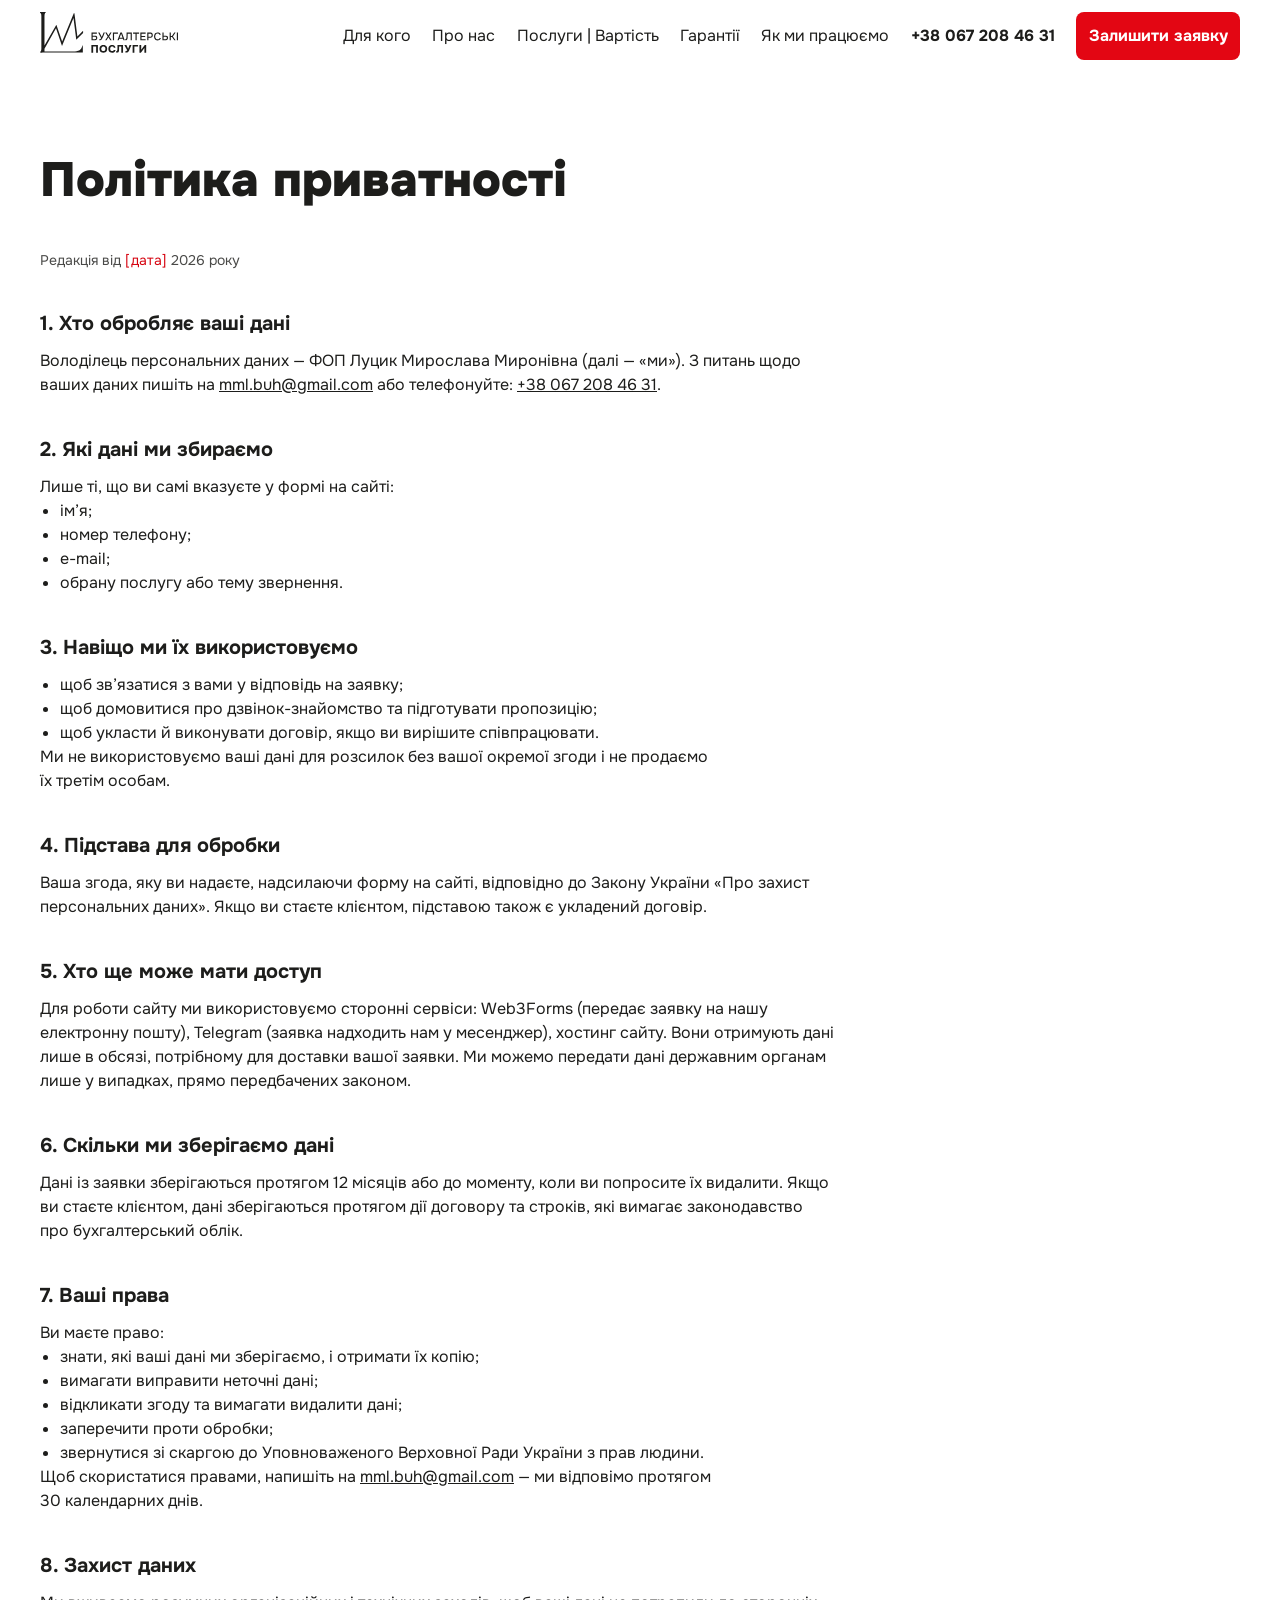
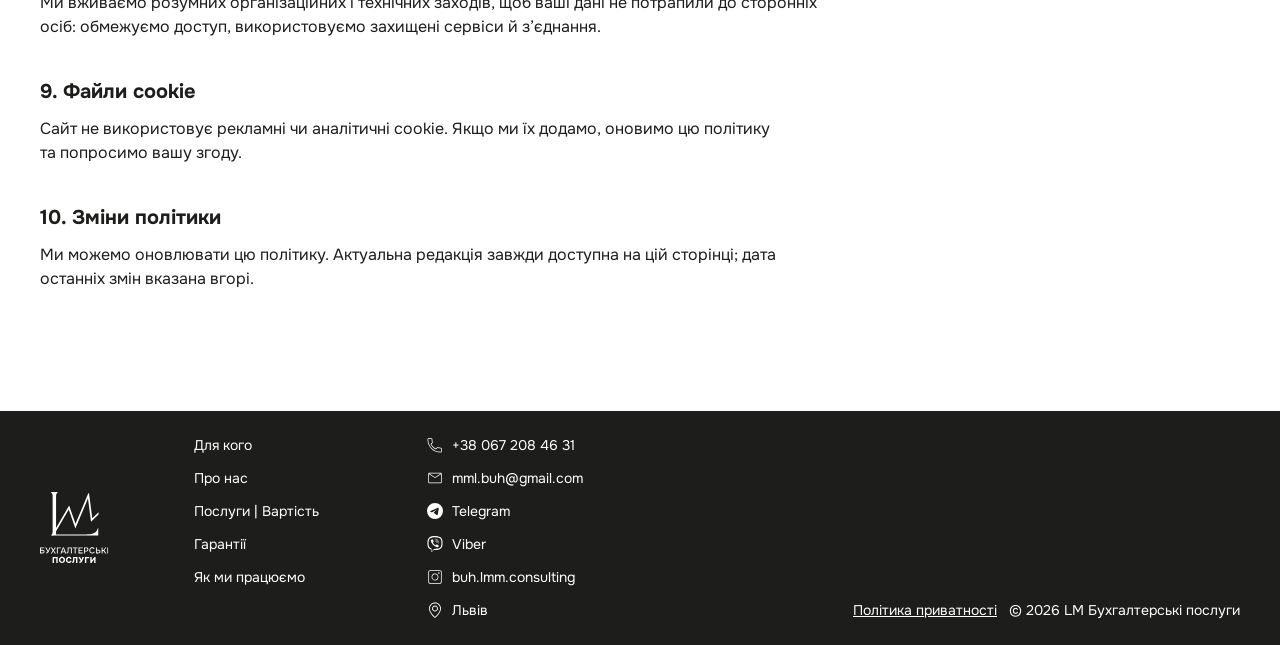
==== privacy.html @ feee2ae7 "«Обрати» на сенсорних пристроях: фокус на заголовок форми замість поля, підсвітка й оголошення обран" ====
<!DOCTYPE html>
<html lang="uk">
<head>
  <meta charset="utf-8">
  <meta name="viewport" content="width=device-width, initial-scale=1">

  <title>Політика приватності | LM Бухгалтерські послуги</title>
  <meta name="description" content="Як LM Бухгалтерські послуги обробляє та захищає дані, які ви залишаєте у формі на сайті.">
  <!-- Службова сторінка: не показуємо в пошуку, щоб не конкурувала з головною -->
  <meta name="robots" content="noindex">
  <meta name="theme-color" content="#E30613">

  <script>
    document.documentElement.classList.add('js');
    // Запобіжник: якщо js/main.js так і не завантажився, за 3 с знімаємо клас .js —
    // усе, що було сховане для анімацій і акордеона, знову стає видимим
    setTimeout(function () {
      if (!window.lmReady) document.documentElement.classList.remove('js');
    }, 3000);
  </script>

  <link rel="preload" href="fonts/Onest-Variable.woff2" as="font" type="font/woff2" crossorigin>

  <link rel="stylesheet" href="css/tokens.css?v=2026-11-02-3">
  <link rel="stylesheet" href="css/styles.css?v=2026-11-02-3">

  <link rel="icon" href="images/favicon/favicon.ico" sizes="16x16 32x32 48x48">
  <link rel="icon" href="images/favicon/favicon-red.svg" type="image/svg+xml">
  <link rel="icon" href="images/favicon/favicon-red-32.png" type="image/png" sizes="32x32">
  <link rel="apple-touch-icon" href="images/favicon/favicon-red-180.png" sizes="180x180">

  <meta property="og:type" content="website">
  <meta property="og:locale" content="uk_UA">
  <meta property="og:site_name" content="LM Бухгалтерські послуги">
  <meta property="og:title" content="Політика приватності | LM Бухгалтерські послуги">
  <!-- TODO: адреса сайту — заглушка, див. список на початку index.html -->
  <meta property="og:image" content="https://ADRESA-SAYTU.example/images/og-image.jpg">
</head>
<body>
  <a class="skip-link" href="#main">Перейти до&nbsp;основного вмісту</a>

  <!-- Header: той самий, що на головній; пункти меню ведуть на головну -->
  <header class="site-header">
    <div class="container site-header__inner">
      <a class="site-header__logo" href="index.html">
        <img src="images/logo-horizontal-black.svg" alt="LM Бухгалтерські послуги — на початок сторінки" width="138" height="42">
      </a>

      <nav class="site-nav" id="site-nav" aria-label="Головна навігація">
        <ul class="site-nav__list">
          <li><a class="site-nav__link" href="index.html#for-whom">Для&nbsp;кого</a></li>
          <li><a class="site-nav__link" href="index.html#about">Про&nbsp;нас</a></li>
          <li><a class="site-nav__link" href="index.html#services">Послуги | Вартість</a></li>
          <li><a class="site-nav__link" href="index.html#guarantees">Гарантії</a></li>
          <li><a class="site-nav__link" href="index.html#how">Як&nbsp;ми&nbsp;працюємо</a></li>
        </ul>
      </nav>

      <div class="site-header__actions">
        <a class="site-header__phone" href="tel:+380672084631">+38 067 208 46 31</a>
        <a class="btn site-header__cta" href="index.html#contact">Залишити заявку</a>
        <button class="burger" type="button" aria-expanded="false" aria-controls="mobile-menu" aria-haspopup="dialog" aria-label="Відкрити меню">
          <img class="burger__icon" src="images/icons/icon-burger.svg" alt="" width="44" height="40">
        </button>
      </div>
    </div>
  </header>

  <!-- Мобільне меню: повноекранний діалог. Поки відкрите, сторінка під ним
       не прокручується, а Tab ходить лише всередині (showModal) -->
  <dialog class="mobile-menu" id="mobile-menu" aria-label="Меню">
    <div class="container mobile-menu__header">
      <a class="mobile-menu__logo" href="index.html#top">
        <img src="images/logo-horizontal-white.svg" alt="LM Бухгалтерські послуги — на початок сторінки" width="138" height="42">
      </a>
      <button class="mobile-menu__close" type="button" aria-label="Закрити меню">
        <img src="images/icons/icon-close.svg" alt="" width="44" height="44">
      </button>
    </div>

    <nav class="mobile-menu__nav" aria-label="Меню">
      <ul class="mobile-menu__list">
        <li><a class="mobile-menu__link" href="index.html#for-whom" autofocus>Для&nbsp;кого</a></li>
        <li><a class="mobile-menu__link" href="index.html#about">Про&nbsp;нас</a></li>
        <li><a class="mobile-menu__link" href="index.html#services">Послуги | Вартість</a></li>
        <li><a class="mobile-menu__link" href="index.html#guarantees">Гарантії</a></li>
        <li><a class="mobile-menu__link" href="index.html#how">Як&nbsp;ми&nbsp;працюємо</a></li>
      </ul>
    </nav>

    <ul class="mobile-menu__contacts">
      <li>
        <a class="mobile-menu__contact" href="tel:+380672084631">
          <svg class="mobile-menu__icon" width="18" height="18" aria-hidden="true" focusable="false" viewBox="0 0 18 18" fill="none"><path d="M14.625 16.5C14.9234 16.5 15.2095 16.3815 15.4205 16.1705C15.6315 15.9595 15.75 15.6734 15.75 15.375V12.75C15.75 12.4516 15.6315 12.1655 15.4205 11.9545C15.2095 11.7435 14.9234 11.625 14.625 11.625C13.7475 11.625 12.885 11.49 12.06 11.2125C11.8628 11.1502 11.6522 11.1432 11.4513 11.1921C11.2503 11.241 11.0666 11.3441 10.92 11.49L9.84 12.57C7.97418 11.5518 6.44069 10.0183 5.4225 8.1525L6.495 7.08C6.8025 6.7875 6.915 6.3525 6.78 5.9325C6.51 5.115 6.375 4.2525 6.375 3.375C6.375 3.07663 6.25647 2.79048 6.0455 2.5795C5.83452 2.36853 5.54837 2.25 5.25 2.25H2.625C2.32663 2.25 2.04048 2.36853 1.8295 2.5795C1.61853 2.79048 1.5 3.07663 1.5 3.375C1.5 10.6125 7.3875 16.5 14.625 16.5ZM2.625 3H5.25C5.34946 3 5.44484 3.03951 5.51517 3.10984C5.58549 3.18016 5.625 3.27554 5.625 3.375C5.625 4.335 5.775 5.2725 6.0675 6.165C6.105 6.27 6.0975 6.42 5.9775 6.54L4.5 8.01C5.7375 10.4325 7.5525 12.2475 9.9825 13.5L11.445 12.0225C11.55 11.9175 11.6925 11.8875 11.8275 11.925C12.7275 12.225 13.665 12.375 14.625 12.375C14.7245 12.375 14.8198 12.4145 14.8902 12.4848C14.9605 12.5552 15 12.6505 15 12.75V15.375C15 15.4745 14.9605 15.5698 14.8902 15.6402C14.8198 15.7105 14.7245 15.75 14.625 15.75C7.8 15.75 2.25 10.2 2.25 3.375C2.25 3.27554 2.28951 3.18016 2.35984 3.10984C2.43016 3.03951 2.52554 3 2.625 3Z" fill="currentColor"/></svg>
          <span><span class="visually-hidden">Телефон: </span>+38&nbsp;067&nbsp;208&nbsp;46&nbsp;31</span>
        </a>
      </li>
      <li>
        <a class="mobile-menu__contact" href="mailto:mml.buh@gmail.com">
          <svg class="mobile-menu__icon" width="18" height="18" aria-hidden="true" focusable="false" viewBox="0 0 18 18" fill="none"><path d="M3.462 14.25C3.1165 14.25 2.82825 14.1345 2.59725 13.9035C2.36625 13.6725 2.2505 13.384 2.25 13.038V4.962C2.25 4.6165 2.36575 4.32825 2.59725 4.09725C2.82875 3.86625 3.11675 3.7505 3.46125 3.75H14.5387C14.8837 3.75 15.1718 3.86575 15.4028 4.09725C15.6338 4.32875 15.7495 4.617 15.75 4.962V13.0388C15.75 13.3838 15.6343 13.672 15.4028 13.9035C15.1713 14.135 14.8833 14.2505 14.5387 14.25H3.462ZM9 9.087L3 5.16375V13.0388C3 13.1733 3.04325 13.2838 3.12975 13.3703C3.21625 13.4568 3.327 13.5 3.462 13.5H14.5387C14.6733 13.5 14.7837 13.4568 14.8702 13.3703C14.9567 13.2838 15 13.173 15 13.038V5.163L9 9.087ZM9 8.25L14.769 4.5H3.231L9 8.25ZM3 5.16375V4.5V13.0388C3 13.1733 3.04325 13.2838 3.12975 13.3703C3.21625 13.4568 3.327 13.5 3.462 13.5H3V5.16375Z" fill="currentColor"/></svg>
          <span><span class="visually-hidden">E-mail: </span>mml.buh@gmail.com</span>
        </a>
      </li>
      <li>
        <a class="mobile-menu__contact" href="https://t.me/+380672084631" aria-label="Написати в Telegram">
          <svg class="mobile-menu__icon" width="18" height="18" aria-hidden="true" focusable="false" viewBox="-1.5 -1.5 27.0 27.0"><path d="M11.944 0A12 12 0 0 0 0 12a12 12 0 0 0 12 12 12 12 0 0 0 12-12A12 12 0 0 0 12 0a12 12 0 0 0-.056 0zm4.962 7.224c.1-.002.321.023.465.14a.506.506 0 0 1 .171.325c.016.093.036.306.02.472-.18 1.898-.962 6.502-1.36 8.627-.168.9-.499 1.201-.82 1.23-.696.065-1.225-.46-1.9-.902-1.056-.693-1.653-1.124-2.678-1.8-1.185-.78-.417-1.21.258-1.91.177-.184 3.247-2.977 3.307-3.23.007-.032.014-.15-.056-.212s-.174-.041-.249-.024c-.106.024-1.793 1.14-5.061 3.345-.48.33-.913.49-1.302.48-.428-.008-1.252-.241-1.865-.44-.752-.245-1.349-.374-1.297-.789.027-.216.325-.437.893-.663 3.498-1.524 5.83-2.529 6.998-3.014 3.332-1.386 4.025-1.627 4.476-1.635z" fill="currentColor"/></svg>
          <span>Telegram</span>
        </a>
      </li>
      <li>
        <a class="mobile-menu__contact" href="viber://chat?number=%2B380672084631" aria-label="Написати у Viber">
          <svg class="mobile-menu__icon" width="18" height="18" aria-hidden="true" focusable="false" viewBox="-1.5 -1.5 27.0 27.0"><path d="M11.4 0C9.473.028 5.333.344 3.02 2.467 1.302 4.187.696 6.7.633 9.817.57 12.933.488 18.776 6.12 20.36h.003l-.004 2.416s-.037.977.61 1.177c.777.242 1.234-.5 1.98-1.302.407-.44.972-1.084 1.397-1.58 3.85.326 6.812-.416 7.15-.525.776-.252 5.176-.816 5.892-6.657.74-6.02-.36-9.83-2.34-11.546-.596-.55-3.006-2.3-8.375-2.323 0 0-.395-.025-1.037-.017zm.058 1.693c.545-.004.88.017.88.017 4.542.02 6.717 1.388 7.222 1.846 1.675 1.435 2.53 4.868 1.906 9.897v.002c-.604 4.878-4.174 5.184-4.832 5.395-.28.09-2.882.737-6.153.524 0 0-2.436 2.94-3.197 3.704-.12.12-.26.167-.352.144-.13-.033-.166-.188-.165-.414l.02-4.018c-4.762-1.32-4.485-6.292-4.43-8.895.054-2.604.543-4.738 1.996-6.173 1.96-1.773 5.474-2.018 7.11-2.03zm.38 2.602c-.167 0-.303.135-.304.302 0 .167.133.303.3.305 1.624.01 2.946.537 4.028 1.592 1.073 1.046 1.62 2.468 1.633 4.334.002.167.14.3.307.3.166-.002.3-.138.3-.304-.014-1.984-.618-3.596-1.816-4.764-1.19-1.16-2.692-1.753-4.447-1.765zm-3.96.695c-.19-.032-.4.005-.616.117l-.01.002c-.43.247-.816.562-1.146.932-.002.004-.006.004-.008.008-.267.323-.42.638-.46.948-.008.046-.01.093-.007.14 0 .136.022.27.065.4l.013.01c.135.48.473 1.276 1.205 2.604.42.768.903 1.5 1.446 2.186.27.344.56.673.87.984l.132.132c.31.308.64.6.984.87.686.543 1.418 1.027 2.186 1.447 1.328.733 2.126 1.07 2.604 1.206l.01.014c.13.042.265.064.402.063.046.002.092 0 .138-.008.31-.036.627-.19.948-.46.004 0 .003-.002.008-.005.37-.33.683-.72.93-1.148l.003-.01c.225-.432.15-.842-.18-1.12-.004 0-.698-.58-1.037-.83-.36-.255-.73-.492-1.113-.71-.51-.285-1.032-.106-1.248.174l-.447.564c-.23.283-.657.246-.657.246-3.12-.796-3.955-3.955-3.955-3.955s-.037-.426.248-.656l.563-.448c.277-.215.456-.737.17-1.248-.217-.383-.454-.756-.71-1.115-.25-.34-.826-1.033-.83-1.035-.137-.165-.31-.265-.502-.297zm4.49.88c-.158.002-.29.124-.3.282-.01.167.115.312.282.324 1.16.085 2.017.466 2.645 1.15.63.688.93 1.524.906 2.57-.002.168.13.306.3.31.166.003.305-.13.31-.297.025-1.175-.334-2.193-1.067-2.994-.74-.81-1.777-1.253-3.05-1.346h-.024zm.463 1.63c-.16.002-.29.127-.3.287-.008.167.12.31.288.32.523.028.875.175 1.113.422.24.245.388.62.416 1.164.01.167.15.295.318.287.167-.008.295-.15.287-.317-.03-.644-.215-1.178-.58-1.557-.367-.378-.893-.574-1.52-.607h-.018z" fill="currentColor"/></svg>
          <span>Viber</span>
        </a>
      </li>
    </ul>

    <a class="mobile-menu__cta" href="index.html#contact">Залишити заявку</a>
  </dialog>

  <main id="main">
    <div class="container">
      <article class="legal">
        <h1 class="legal__title">Політика приватності</h1>

        <!-- TODO: дату редакції поставити при запуску сайту -->
        <p class="legal__date">Редакція від&nbsp;<span class="legal__todo">[дата]</span> 2026&nbsp;року</p>

        <section class="legal__section" aria-labelledby="legal-1">
          <h2 class="legal__heading" id="legal-1">1. Хто обробляє ваші дані</h2>
          <p>Володілець персональних даних&nbsp;— ФОП Луцик Мирослава Миронівна (далі&nbsp;— «ми»). З&nbsp;питань щодо ваших даних пишіть на&nbsp;<a href="mailto:mml.buh@gmail.com">mml.buh@gmail.com</a> або телефонуйте: <a href="tel:+380672084631">+38&nbsp;067&nbsp;208&nbsp;46&nbsp;31</a>.</p>
        </section>

        <section class="legal__section" aria-labelledby="legal-2">
          <h2 class="legal__heading" id="legal-2">2. Які дані ми&nbsp;збираємо</h2>
          <p>Лише ті, що&nbsp;ви&nbsp;самі вказуєте у&nbsp;формі на&nbsp;сайті:</p>
          <ul class="legal__list">
            <li>ім’я;</li>
            <li>номер телефону;</li>
            <li>e-mail;</li>
            <li>обрану послугу або тему звернення.</li>
          </ul>
        </section>

        <section class="legal__section" aria-labelledby="legal-3">
          <h2 class="legal__heading" id="legal-3">3. Навіщо ми&nbsp;їх&nbsp;використовуємо</h2>
          <ul class="legal__list">
            <li>щоб зв’язатися з&nbsp;вами у&nbsp;відповідь на&nbsp;заявку;</li>
            <li>щоб домовитися про&nbsp;дзвінок-знайомство та&nbsp;підготувати пропозицію;</li>
            <li>щоб укласти й&nbsp;виконувати договір, якщо ви&nbsp;вирішите співпрацювати.</li>
          </ul>
          <p>Ми&nbsp;не&nbsp;використовуємо ваші дані для&nbsp;розсилок без&nbsp;вашої окремої згоди і&nbsp;не&nbsp;продаємо їх&nbsp;третім особам.</p>
        </section>

        <section class="legal__section" aria-labelledby="legal-4">
          <h2 class="legal__heading" id="legal-4">4. Підстава для&nbsp;обробки</h2>
          <p>Ваша згода, яку ви&nbsp;надаєте, надсилаючи форму на&nbsp;сайті, відповідно до&nbsp;Закону України «Про&nbsp;захист персональних даних». Якщо ви&nbsp;стаєте клієнтом, підставою також є&nbsp;укладений договір.</p>
        </section>

        <section class="legal__section" aria-labelledby="legal-5">
          <h2 class="legal__heading" id="legal-5">5. Хто ще&nbsp;може мати доступ</h2>
          <p>Для&nbsp;роботи сайту ми&nbsp;використовуємо сторонні сервіси: Web3Forms (передає заявку на&nbsp;нашу електронну пошту), Telegram (заявка надходить нам у&nbsp;месенджер), хостинг сайту. Вони отримують дані лише в&nbsp;обсязі, потрібному для&nbsp;доставки вашої заявки. Ми&nbsp;можемо передати дані державним органам лише у&nbsp;випадках, прямо передбачених законом.</p>
        </section>

        <section class="legal__section" aria-labelledby="legal-6">
          <h2 class="legal__heading" id="legal-6">6. Скільки ми&nbsp;зберігаємо дані</h2>
          <p>Дані із&nbsp;заявки зберігаються протягом 12&nbsp;місяців або до&nbsp;моменту, коли ви&nbsp;попросите їх&nbsp;видалити. Якщо ви&nbsp;стаєте клієнтом, дані зберігаються протягом дії договору та&nbsp;строків, які вимагає законодавство про&nbsp;бухгалтерський облік.</p>
        </section>

        <section class="legal__section" aria-labelledby="legal-7">
          <h2 class="legal__heading" id="legal-7">7. Ваші права</h2>
          <p>Ви&nbsp;маєте право:</p>
          <ul class="legal__list">
            <li>знати, які ваші дані ми&nbsp;зберігаємо, і&nbsp;отримати їх&nbsp;копію;</li>
            <li>вимагати виправити неточні дані;</li>
            <li>відкликати згоду та&nbsp;вимагати видалити дані;</li>
            <li>заперечити проти обробки;</li>
            <li>звернутися зі&nbsp;скаргою до&nbsp;Уповноваженого Верховної Ради України з&nbsp;прав людини.</li>
          </ul>
          <p>Щоб скористатися правами, напишіть на&nbsp;<a href="mailto:mml.buh@gmail.com">mml.buh@gmail.com</a>&nbsp;— ми&nbsp;відповімо протягом 30&nbsp;календарних днів.</p>
        </section>

        <section class="legal__section" aria-labelledby="legal-8">
          <h2 class="legal__heading" id="legal-8">8. Захист даних</h2>
          <p>Ми&nbsp;вживаємо розумних організаційних і&nbsp;технічних заходів, щоб ваші дані не&nbsp;потрапили до&nbsp;сторонніх осіб: обмежуємо доступ, використовуємо захищені сервіси й&nbsp;з’єднання.</p>
        </section>

        <section class="legal__section" aria-labelledby="legal-9">
          <h2 class="legal__heading" id="legal-9">9. Файли cookie</h2>
          <p>Сайт не&nbsp;використовує рекламні чи&nbsp;аналітичні cookie. Якщо ми&nbsp;їх&nbsp;додамо, оновимо цю&nbsp;політику та&nbsp;попросимо вашу згоду.</p>
        </section>

        <section class="legal__section" aria-labelledby="legal-10">
          <h2 class="legal__heading" id="legal-10">10. Зміни політики</h2>
          <p>Ми&nbsp;можемо оновлювати цю&nbsp;політику. Актуальна редакція завжди доступна на&nbsp;цій сторінці; дата останніх змін вказана вгорі.</p>
        </section>
      </article>
    </div>
  </main>

  <!-- Footer -->
  <footer class="site-footer">
    <div class="container site-footer__inner">
      <div class="site-footer__main">
        <!-- Лого: на мобайлі горизонтальне, на десктопі вертикальне -->
        <a class="site-footer__logo" href="index.html" aria-label="LM Бухгалтерські послуги — на початок сторінки">
          <img class="site-footer__logo-h" src="images/logo-horizontal-white.svg" alt="" width="138" height="42" loading="lazy">
          <img class="site-footer__logo-v" src="images/logo-vertical-white.svg" alt="" width="69" height="71" loading="lazy">
        </a>

        <nav class="site-footer__nav" aria-label="Навігація в підвалі">
          <ul class="site-footer__list">
            <li><a class="site-footer__link site-footer__row" href="index.html#for-whom">Для&nbsp;кого</a></li>
            <li><a class="site-footer__link site-footer__row" href="index.html#about">Про&nbsp;нас</a></li>
            <li><a class="site-footer__link site-footer__row" href="index.html#services">Послуги | Вартість</a></li>
            <li><a class="site-footer__link site-footer__row" href="index.html#guarantees">Гарантії</a></li>
            <li><a class="site-footer__link site-footer__row" href="index.html#how">Як&nbsp;ми&nbsp;працюємо</a></li>
          </ul>
        </nav>

        <ul class="site-footer__contacts">
          <li>
            <a class="site-footer__link site-footer__row" href="tel:+380672084631">
              <svg class="site-footer__icon" width="18" height="18" aria-hidden="true" focusable="false" viewBox="0 0 18 18" fill="none"><path d="M14.625 16.5C14.9234 16.5 15.2095 16.3815 15.4205 16.1705C15.6315 15.9595 15.75 15.6734 15.75 15.375V12.75C15.75 12.4516 15.6315 12.1655 15.4205 11.9545C15.2095 11.7435 14.9234 11.625 14.625 11.625C13.7475 11.625 12.885 11.49 12.06 11.2125C11.8628 11.1502 11.6522 11.1432 11.4513 11.1921C11.2503 11.241 11.0666 11.3441 10.92 11.49L9.84 12.57C7.97418 11.5518 6.44069 10.0183 5.4225 8.1525L6.495 7.08C6.8025 6.7875 6.915 6.3525 6.78 5.9325C6.51 5.115 6.375 4.2525 6.375 3.375C6.375 3.07663 6.25647 2.79048 6.0455 2.5795C5.83452 2.36853 5.54837 2.25 5.25 2.25H2.625C2.32663 2.25 2.04048 2.36853 1.8295 2.5795C1.61853 2.79048 1.5 3.07663 1.5 3.375C1.5 10.6125 7.3875 16.5 14.625 16.5ZM2.625 3H5.25C5.34946 3 5.44484 3.03951 5.51517 3.10984C5.58549 3.18016 5.625 3.27554 5.625 3.375C5.625 4.335 5.775 5.2725 6.0675 6.165C6.105 6.27 6.0975 6.42 5.9775 6.54L4.5 8.01C5.7375 10.4325 7.5525 12.2475 9.9825 13.5L11.445 12.0225C11.55 11.9175 11.6925 11.8875 11.8275 11.925C12.7275 12.225 13.665 12.375 14.625 12.375C14.7245 12.375 14.8198 12.4145 14.8902 12.4848C14.9605 12.5552 15 12.6505 15 12.75V15.375C15 15.4745 14.9605 15.5698 14.8902 15.6402C14.8198 15.7105 14.7245 15.75 14.625 15.75C7.8 15.75 2.25 10.2 2.25 3.375C2.25 3.27554 2.28951 3.18016 2.35984 3.10984C2.43016 3.03951 2.52554 3 2.625 3Z" fill="currentColor"/></svg>
              <span><span class="visually-hidden">Телефон: </span>+38&nbsp;067&nbsp;208&nbsp;46&nbsp;31</span>
            </a>
          </li>
          <li>
            <a class="site-footer__link site-footer__row" href="mailto:mml.buh@gmail.com">
              <svg class="site-footer__icon" width="18" height="18" aria-hidden="true" focusable="false" viewBox="0 0 18 18" fill="none"><path d="M3.462 14.25C3.1165 14.25 2.82825 14.1345 2.59725 13.9035C2.36625 13.6725 2.2505 13.384 2.25 13.038V4.962C2.25 4.6165 2.36575 4.32825 2.59725 4.09725C2.82875 3.86625 3.11675 3.7505 3.46125 3.75H14.5387C14.8837 3.75 15.1718 3.86575 15.4028 4.09725C15.6338 4.32875 15.7495 4.617 15.75 4.962V13.0388C15.75 13.3838 15.6343 13.672 15.4028 13.9035C15.1713 14.135 14.8833 14.2505 14.5387 14.25H3.462ZM9 9.087L3 5.16375V13.0388C3 13.1733 3.04325 13.2838 3.12975 13.3703C3.21625 13.4568 3.327 13.5 3.462 13.5H14.5387C14.6733 13.5 14.7837 13.4568 14.8702 13.3703C14.9567 13.2838 15 13.173 15 13.038V5.163L9 9.087ZM9 8.25L14.769 4.5H3.231L9 8.25ZM3 5.16375V4.5V13.0388C3 13.1733 3.04325 13.2838 3.12975 13.3703C3.21625 13.4568 3.327 13.5 3.462 13.5H3V5.16375Z" fill="currentColor"/></svg>
              <span><span class="visually-hidden">E-mail: </span>mml.buh@gmail.com</span>
            </a>
          </li>
          <li>
            <a class="site-footer__link site-footer__row" href="https://t.me/+380672084631" aria-label="Написати в Telegram">
              <svg class="site-footer__icon" width="18" height="18" aria-hidden="true" focusable="false" viewBox="-1.5 -1.5 27.0 27.0"><path d="M11.944 0A12 12 0 0 0 0 12a12 12 0 0 0 12 12 12 12 0 0 0 12-12A12 12 0 0 0 12 0a12 12 0 0 0-.056 0zm4.962 7.224c.1-.002.321.023.465.14a.506.506 0 0 1 .171.325c.016.093.036.306.02.472-.18 1.898-.962 6.502-1.36 8.627-.168.9-.499 1.201-.82 1.23-.696.065-1.225-.46-1.9-.902-1.056-.693-1.653-1.124-2.678-1.8-1.185-.78-.417-1.21.258-1.91.177-.184 3.247-2.977 3.307-3.23.007-.032.014-.15-.056-.212s-.174-.041-.249-.024c-.106.024-1.793 1.14-5.061 3.345-.48.33-.913.49-1.302.48-.428-.008-1.252-.241-1.865-.44-.752-.245-1.349-.374-1.297-.789.027-.216.325-.437.893-.663 3.498-1.524 5.83-2.529 6.998-3.014 3.332-1.386 4.025-1.627 4.476-1.635z" fill="currentColor"/></svg>
              <span>Telegram</span>
            </a>
          </li>
          <li>
            <a class="site-footer__link site-footer__row" href="viber://chat?number=%2B380672084631" aria-label="Написати у Viber">
              <svg class="site-footer__icon" width="18" height="18" aria-hidden="true" focusable="false" viewBox="-1.5 -1.5 27.0 27.0"><path d="M11.4 0C9.473.028 5.333.344 3.02 2.467 1.302 4.187.696 6.7.633 9.817.57 12.933.488 18.776 6.12 20.36h.003l-.004 2.416s-.037.977.61 1.177c.777.242 1.234-.5 1.98-1.302.407-.44.972-1.084 1.397-1.58 3.85.326 6.812-.416 7.15-.525.776-.252 5.176-.816 5.892-6.657.74-6.02-.36-9.83-2.34-11.546-.596-.55-3.006-2.3-8.375-2.323 0 0-.395-.025-1.037-.017zm.058 1.693c.545-.004.88.017.88.017 4.542.02 6.717 1.388 7.222 1.846 1.675 1.435 2.53 4.868 1.906 9.897v.002c-.604 4.878-4.174 5.184-4.832 5.395-.28.09-2.882.737-6.153.524 0 0-2.436 2.94-3.197 3.704-.12.12-.26.167-.352.144-.13-.033-.166-.188-.165-.414l.02-4.018c-4.762-1.32-4.485-6.292-4.43-8.895.054-2.604.543-4.738 1.996-6.173 1.96-1.773 5.474-2.018 7.11-2.03zm.38 2.602c-.167 0-.303.135-.304.302 0 .167.133.303.3.305 1.624.01 2.946.537 4.028 1.592 1.073 1.046 1.62 2.468 1.633 4.334.002.167.14.3.307.3.166-.002.3-.138.3-.304-.014-1.984-.618-3.596-1.816-4.764-1.19-1.16-2.692-1.753-4.447-1.765zm-3.96.695c-.19-.032-.4.005-.616.117l-.01.002c-.43.247-.816.562-1.146.932-.002.004-.006.004-.008.008-.267.323-.42.638-.46.948-.008.046-.01.093-.007.14 0 .136.022.27.065.4l.013.01c.135.48.473 1.276 1.205 2.604.42.768.903 1.5 1.446 2.186.27.344.56.673.87.984l.132.132c.31.308.64.6.984.87.686.543 1.418 1.027 2.186 1.447 1.328.733 2.126 1.07 2.604 1.206l.01.014c.13.042.265.064.402.063.046.002.092 0 .138-.008.31-.036.627-.19.948-.46.004 0 .003-.002.008-.005.37-.33.683-.72.93-1.148l.003-.01c.225-.432.15-.842-.18-1.12-.004 0-.698-.58-1.037-.83-.36-.255-.73-.492-1.113-.71-.51-.285-1.032-.106-1.248.174l-.447.564c-.23.283-.657.246-.657.246-3.12-.796-3.955-3.955-3.955-3.955s-.037-.426.248-.656l.563-.448c.277-.215.456-.737.17-1.248-.217-.383-.454-.756-.71-1.115-.25-.34-.826-1.033-.83-1.035-.137-.165-.31-.265-.502-.297zm4.49.88c-.158.002-.29.124-.3.282-.01.167.115.312.282.324 1.16.085 2.017.466 2.645 1.15.63.688.93 1.524.906 2.57-.002.168.13.306.3.31.166.003.305-.13.31-.297.025-1.175-.334-2.193-1.067-2.994-.74-.81-1.777-1.253-3.05-1.346h-.024zm.463 1.63c-.16.002-.29.127-.3.287-.008.167.12.31.288.32.523.028.875.175 1.113.422.24.245.388.62.416 1.164.01.167.15.295.318.287.167-.008.295-.15.287-.317-.03-.644-.215-1.178-.58-1.557-.367-.378-.893-.574-1.52-.607h-.018z" fill="currentColor"/></svg>
              <span>Viber</span>
            </a>
          </li>
          <li>
            <a class="site-footer__link site-footer__row" href="https://www.instagram.com/buh.lmm.consulting/" target="_blank" rel="noopener">
              <svg class="site-footer__icon" width="18" height="18" aria-hidden="true" focusable="false" viewBox="0 0 18 18" fill="none"><path d="M13.8277 15.7027H4.17224C3.67496 15.7027 3.19805 15.5052 2.84642 15.1536C2.49479 14.8019 2.29724 14.325 2.29724 13.8277V4.17224C2.29724 3.67496 2.49479 3.19805 2.84642 2.84642C3.19805 2.49479 3.67496 2.29724 4.17224 2.29724H13.8277C14.325 2.29724 14.8019 2.49479 15.1536 2.84642C15.5052 3.19805 15.7027 3.67496 15.7027 4.17224V13.8277C15.7027 14.325 15.5052 14.8019 15.1536 15.1536C14.8019 15.5052 14.325 15.7027 13.8277 15.7027ZM4.17224 3.04724C3.87387 3.04724 3.58772 3.16577 3.37675 3.37675C3.16577 3.58772 3.04724 3.87387 3.04724 4.17224V13.8277C3.04724 14.1261 3.16577 14.4123 3.37675 14.6232C3.58772 14.8342 3.87387 14.9527 4.17224 14.9527H13.8277C14.1261 14.9527 14.4123 14.8342 14.6232 14.6232C14.8342 14.4123 14.9527 14.1261 14.9527 13.8277V4.17224C14.9527 3.87387 14.8342 3.58772 14.6232 3.37675C14.4123 3.16577 14.1261 3.04724 13.8277 3.04724H4.17224Z" fill="currentColor"/><path d="M9 12.4455C8.31852 12.4448 7.65256 12.242 7.08631 11.8629C6.52005 11.4837 6.07892 10.9452 5.81868 10.3153C5.55844 9.68551 5.49077 8.99267 5.62423 8.32439C5.75769 7.65611 6.08628 7.0424 6.56847 6.56083C7.05066 6.07927 7.6648 5.75148 8.33325 5.61889C9.00171 5.48631 9.69447 5.55488 10.324 5.81595C10.9534 6.07701 11.4914 6.51884 11.8698 7.08559C12.2482 7.65234 12.4501 8.31856 12.45 9.00004C12.4488 9.91426 12.0848 10.7906 11.4379 11.4366C10.7911 12.0827 9.91421 12.4455 9 12.4455ZM9 6.30004C8.46705 6.30078 7.94627 6.45945 7.50345 6.756C7.06063 7.05255 6.71563 7.47369 6.51202 7.96621C6.30841 8.45873 6.25533 9.00055 6.35949 9.52322C6.46364 10.0459 6.72036 10.526 7.09721 10.9028C7.47406 11.2797 7.95415 11.5364 8.47682 11.6405C8.99949 11.7447 9.5413 11.6916 10.0338 11.488C10.5263 11.2844 10.9475 10.9394 11.244 10.4966C11.5406 10.0538 11.6993 9.53299 11.7 9.00004C11.7 8.28395 11.4155 7.5972 10.9092 7.09085C10.4028 6.5845 9.71608 6.30004 9 6.30004Z" fill="currentColor"/><path d="M12.9 5.92866C13.3453 5.92866 13.7062 5.56769 13.7062 5.12241C13.7062 4.67713 13.3453 4.31616 12.9 4.31616C12.4547 4.31616 12.0938 4.67713 12.0938 5.12241C12.0938 5.56769 12.4547 5.92866 12.9 5.92866Z" fill="currentColor"/></svg>
              <span><span class="visually-hidden">Instagram: </span>buh.lmm.consulting<span class="visually-hidden"> (відкривається в&nbsp;новій вкладці)</span></span>
            </a>
          </li>
          <li>
            <span class="site-footer__row">
              <svg class="site-footer__icon" width="18" height="18" aria-hidden="true" focusable="false" viewBox="0 0 18 18" fill="none"><path fill-rule="evenodd" clip-rule="evenodd" d="M9.18525 15.7267C10.0478 14.944 10.8462 14.0933 11.5725 13.1827C13.1025 11.2605 14.0332 9.36525 14.0963 7.68C14.1212 6.9951 14.0078 6.31219 13.7629 5.67209C13.518 5.03198 13.1466 4.4478 12.6709 3.95444C12.1951 3.46109 11.6249 3.06868 10.9941 2.80065C10.3633 2.53263 9.68498 2.39449 8.99963 2.39449C8.31427 2.39449 7.63594 2.53263 7.00516 2.80065C6.37439 3.06868 5.8041 3.46109 5.32838 3.95444C4.85265 4.4478 4.48125 5.03198 4.23634 5.67209C3.99144 6.31219 3.87807 6.9951 3.903 7.68C3.96675 9.36525 4.89825 11.2605 6.4275 13.1827C7.15385 14.0933 7.95217 14.944 8.81475 15.7267C8.89775 15.8018 8.9595 15.8562 9 15.8903L9.18525 15.7267ZM8.4465 16.6005C8.4465 16.6005 3 12.0135 3 7.5C3 5.9087 3.63214 4.38258 4.75736 3.25736C5.88258 2.13214 7.4087 1.5 9 1.5C10.5913 1.5 12.1174 2.13214 13.2426 3.25736C14.3679 4.38258 15 5.9087 15 7.5C15 12.0135 9.5535 16.6005 9.5535 16.6005C9.2505 16.8795 8.75175 16.8765 8.4465 16.6005ZM9 9.6C9.55695 9.6 10.0911 9.37875 10.4849 8.98492C10.8788 8.5911 11.1 8.05695 11.1 7.5C11.1 6.94305 10.8788 6.4089 10.4849 6.01508C10.0911 5.62125 9.55695 5.4 9 5.4C8.44305 5.4 7.9089 5.62125 7.51508 6.01508C7.12125 6.4089 6.9 6.94305 6.9 7.5C6.9 8.05695 7.12125 8.5911 7.51508 8.98492C7.9089 9.37875 8.44305 9.6 9 9.6ZM9 10.5C8.20435 10.5 7.44129 10.1839 6.87868 9.62132C6.31607 9.05871 6 8.29565 6 7.5C6 6.70435 6.31607 5.94129 6.87868 5.37868C7.44129 4.81607 8.20435 4.5 9 4.5C9.79565 4.5 10.5587 4.81607 11.1213 5.37868C11.6839 5.94129 12 6.70435 12 7.5C12 8.29565 11.6839 9.05871 11.1213 9.62132C10.5587 10.1839 9.79565 10.5 9 10.5Z" fill="currentColor"/></svg>
              <span><span class="visually-hidden">Місто: </span>Львів</span>
            </span>
          </li>
        </ul>
      </div>

      <div class="site-footer__legal">
        <a class="site-footer__link site-footer__row" href="privacy.html" aria-current="page">Політика приватності</a>
        <p>© 2026 LM Бухгалтерські послуги</p>
      </div>
    </div>
  </footer>

  <script src="js/main.js?v=2026-11-02-3" defer></script>
</body>
</html>
---- css/tokens.css ----
/* ==========================================================
   LM Бухгалтерські послуги — design tokens
   Джерело: Figma → колекції змінних Primitives і Semantic,
   текстові стилі Desktop/* і Mobile/*.
   У компонентах використовуйте лише Semantic-змінні.
   ========================================================== */

@font-face {
  font-family: "Onest";
  src: url("../fonts/Onest-Variable.woff2") format("woff2");
  font-weight: 100 900;
  font-display: swap;
}

:root {
  /* ---------- Primitives: колір ---------- */
  --color-red-50:  #FDECEC;
  --color-red-500: #E30613;
  --color-red-600: #D60511;
  --color-red-700: #C70511;
  --color-neutral-900: #1D1D1B;
  --color-neutral-700: #4A4A48;
  --color-neutral-600: #6B6B6A;
  --color-neutral-500: #868686;
  --color-neutral-450: #8C8A86;
  --color-neutral-400: #9D9D9C;
  --color-neutral-200: #E6E3DE;
  --color-neutral-100: #F7F5F2;
  --color-neutral-0:   #FFFFFF;
  --color-white-a12:   rgb(255 255 255 / 0.12);

  /* ---------- Semantic: колір ---------- */
  --text-primary:       var(--color-neutral-900);
  --text-secondary:     var(--color-neutral-700);
  --text-placeholder:   var(--color-neutral-600);
  --text-inverse:       var(--color-neutral-0);
  --text-accent:        var(--color-red-600);   /* дрібний червоний текст до 18px */
  --text-brand:         var(--color-red-500);   /* великий червоний текст від 18px */

  --bg-page:            var(--color-neutral-0);
  --bg-surface:         var(--color-neutral-100);
  --bg-dark:            var(--color-neutral-900);
  --bg-accent-subtle:   var(--color-red-50);    /* фон бейджа */
  --bg-control-on-dark: var(--color-white-a12); /* круглі кнопки перегляду сертифікатів */

  --action-primary:       var(--color-red-500);
  --action-primary-hover: var(--color-red-700);
  --action-disabled:      var(--color-neutral-200);

  --border-input:       var(--color-neutral-450);
  --border-focus:       var(--color-neutral-900);
  --border-error:       var(--color-red-600);
  --border-subtle:      var(--color-neutral-200);

  --decor-pattern:      var(--color-neutral-500);
  --decor-gray:         var(--color-neutral-400); /* не для тексту на білому */

  /* ---------- Відступи (крок 4px) ---------- */
  --space-4: 4px;   --space-8: 8px;   --space-12: 12px; --space-16: 16px;
  --space-20: 20px; --space-24: 24px; --space-32: 32px; --space-40: 40px;
  --space-48: 48px; --space-64: 64px; --space-80: 80px; --space-120: 120px;

  --section-gap: var(--space-48);    /* мобайл */
  /* Поля сторінки до 1024px: 16px на телефонах, плавно до 32px (від 800px) —
     і без стрибка переходять у десктопні 32 → 120px (styles.css, @media 1024) */
  --page-margin: clamp(var(--space-16), 4vw, var(--space-32));
  --content-max: 1200px;

  /* ---------- Тіні ---------- */
  --shadow-sticky: 0 -4px 16px color-mix(in srgb, var(--color-neutral-900) 8%, transparent); /* Sticky CTA (mobile): тінь угору */

  /* ---------- Радіуси ---------- */
  --radius-sm: 6px;
  --radius-md: 8px;
  --radius-lg: 12px;
  --radius-full: 999px;

  /* ---------- Типографіка ---------- */
  --font-brand: "Onest", system-ui, -apple-system, "Segoe UI", sans-serif;

  /* Мобайл за замовчуванням (mobile-first) */
  --text-h1:      900 28px/1.2 var(--font-brand);
  --text-h2:      700 20px/1.3 var(--font-brand);
  --text-title:   700 18px/1.3 var(--font-brand);
  --text-subtitle: 400 18px/1.4 var(--font-brand);  /* Figma: Subtitle */
  --text-stat:    900 32px/1 var(--font-brand);
  --text-step-number: 700 32px/1 var(--font-brand);  /* Figma: Step number */
  --text-body-l:  400 16px/1.5 var(--font-brand);
  --text-body:    400 16px/1.5 var(--font-brand);
  --text-body-s:  400 14px/1.5 var(--font-brand);
  --text-caption: 400 12px/1.5 var(--font-brand);
  --text-button:  700 16px/1 var(--font-brand);
  --text-button-s: 700 14px/1 var(--font-brand);  /* Figma: Mobile/Button S */

  /* ---------- Анімація ---------- */
  --ease-out-soft: cubic-bezier(0.16, 1, 0.3, 1);
  --duration-hover: 200ms;
  --duration-reveal: 1000ms;
  --duration-counter: 1600ms;
  --stagger: 120ms;
  /* Hero при завантаженні — один таймлайн (текст з --ease-out-soft, фото — з власною кривою):
     фото 0 → рядки H1 150 і 300 → опис 600 → кнопка 800 → статистика й лічильник 1000 мс */
  --duration-hero-text: 900ms;      /* рядок заголовка виїжджає з-під маски */
  --duration-hero-fade: 700ms;      /* опис, кнопка, статистика: fade-up */
  --duration-hero-counter: 1800ms;  /* лічильник у Hero */
  --hero-stagger: 200ms;            /* крок таймлайну: затримки рахуються від нього */
  --hero-photo-tail: 600ms;         /* на скільки фото доїжджає після зупинки лічильника */
  /* Фото: масштаб 1.06 → 1. Триває до кінця лічильника (старт на 5-му кроці
     + тривалість) і ще трохи після — підлаштовується само, якщо змінити лічильник */
  --duration-hero-photo: calc(5 * var(--hero-stagger) + var(--duration-hero-counter) + var(--hero-photo-tail));
  --ease-hero-photo: cubic-bezier(0.25, 0.1, 0.25, 1); /* рівномірне наближення до самого кінця */
  --duration-pattern: 90s;          /* патерн-смуга: один повний цикл руху */
  --reveal-distance: 64px;
  --hero-reveal-distance: 24px;     /* fade-up у Hero лишається коротким */
}

/* Планшет, лише для Hero (768–1023px): розміри плавно між мобайлом і десктопом */
@media (min-width: 768px) and (max-width: 1023.98px) {
  :root {
    --text-h1:        900 clamp(36px, 4.7vw, 44px)/1.2 var(--font-brand);   /* 28 → 48 */
    --text-stat:      900 clamp(36px, 4.4vw, 44px)/1 var(--font-brand);     /* 32 → 48 */
    --text-hero-lead: 400 clamp(16px, 1.9vw, 18px)/1.5 var(--font-brand);   /* 14 → 20 */
  }
}

/* Десктоп */
@media (min-width: 1024px) {
  :root {
    --section-gap: var(--space-80);
    --page-margin: var(--space-120);

    --text-h1:      900 48px/1.2 var(--font-brand);
    --text-h2:      700 32px/1.3 var(--font-brand);
    --text-h3:      700 20px/1.3 var(--font-brand);
    --text-stat:    900 48px/1 var(--font-brand);
    --text-step-number: 700 40px/1 var(--font-brand);
    --text-body-l:  400 20px/1.5 var(--font-brand);
  }
}

/* Повага до налаштувань системи */
@media (prefers-reduced-motion: reduce) {
  :root {
    --duration-hover: 0ms;
    --duration-reveal: 0ms;
    --duration-counter: 0ms;
    --stagger: 0ms;
    --duration-hero-text: 0ms;
    --duration-hero-fade: 0ms;
    --duration-hero-counter: 0ms;
    --hero-stagger: 0ms;
    --hero-photo-tail: 0ms;
    --duration-pattern: 0s;
    --reveal-distance: 0px;
    --hero-reveal-distance: 0px;
  }
}
---- css/styles.css ----
/* ==========================================================
   LM Бухгалтерські послуги — стилі сторінки
   Усі кольори, відступи, радіуси і шрифти — зі змінних tokens.css
   Mobile-first; десктоп — від 1024px
   ========================================================== */

/* ---------- Скидання ---------- */
*,
*::before,
*::after {
  box-sizing: border-box;
}

html {
  -webkit-text-size-adjust: 100%;
  text-size-adjust: 100%;
  scroll-behavior: smooth;
}

body,
h1, h2, h3, h4,
p, ul, ol, figure, blockquote, dl, dd {
  margin: 0;
}

/* :where() — щоб скидання не перебивало відступи компонентів */
:where(ul[class], ol[class]) {
  padding: 0;
  list-style: none;
}

img,
picture,
svg {
  display: block;
  max-width: 100%;
}

img {
  height: auto;
}

button,
input,
select,
textarea {
  font: inherit;
  color: inherit;
}

button {
  cursor: pointer;
}

a {
  color: inherit;
}

/* ---------- База ---------- */
/* Висота шапки: потрібна і самій шапці, і якорям секцій */
:root {
  --header-height: 60px;
}

/* Єдиний брейкпоінт проєкту — 1024px. Між 1024 і 1440px нічого не перемикається:
   поля сторінки плавно зменшуються від 120px до 32px, тож контент 1200px
   тримається якомога довше, а далі звужується разом з екраном */
@media (min-width: 1024px) {
  :root {
    --header-height: 72px;
    /* 100%, а не 100vw: vw включає смугу прокрутки, і поля рахувались би від ширшого вікна */
    --page-margin: clamp(var(--space-32), calc((100% - var(--content-max)) / 2), var(--space-120));
    --fluid-gap: clamp(var(--space-12), 1.667vw, var(--space-24));
  }
}

body {
  min-height: 100vh;
  font: var(--text-body);
  color: var(--text-primary);
  background: var(--bg-page);
  -webkit-font-smoothing: antialiased;
}

h1 { font: var(--text-h1); }
h2 { font: var(--text-h2); }
h3 { font: var(--text-h3, var(--text-title)); }

/* Переноси рядків: заголовки — рівними рядками, абзаци — без «висячих» слів */
h1, h2, h3 {
  text-wrap: balance;
}

p {
  text-wrap: pretty;
}

/* Якір зупиняється під липкою шапкою, а не за нею */
[id] {
  scroll-margin-top: var(--header-height);
}

/* ---------- Доступність ---------- */
:focus-visible {
  outline: 2px solid var(--border-focus);
  outline-offset: 2px;
  border-radius: var(--radius-sm);
}

.visually-hidden {
  position: absolute;
  width: 1px;
  height: 1px;
  margin: -1px;
  padding: 0;
  overflow: hidden;
  clip-path: inset(50%);
  white-space: nowrap;
  border: 0;
}

.skip-link {
  position: absolute;
  top: var(--space-8);
  left: var(--space-8);
  z-index: 100;
  padding: var(--space-12) var(--space-16);
  font: var(--text-button);
  color: var(--text-inverse);
  background: var(--bg-dark);
  border-radius: var(--radius-md);
  transform: translateY(-200%);
}

.skip-link:focus-visible {
  transform: none;
}

/* ---------- Контейнер ---------- */
/* Поля 16px (моб.) / 120px (десктоп), контент не ширший за 1200px */
.container {
  width: min(100% - 2 * var(--page-margin), var(--content-max));
  margin-inline: auto;
}

/* ---------- Сітка ---------- */
/* 4 колонки на мобайлі, 12 — на десктопі. Елемент займає колонки через --span */
.grid {
  display: grid;
  grid-template-columns: repeat(4, minmax(0, 1fr));
  gap: var(--space-16);
}

.grid > * {
  grid-column: span var(--span, 4);
}

/* ---------- Секції ---------- */
/* У макеті відступ є лише зверху секції: 48px (моб.) / 80px (десктоп) */
.section {
  padding-top: var(--section-gap);
}

.section__title {
  margin-bottom: var(--space-12);
}

/* ---------- Кнопка (Button/Primary) ---------- */
.btn {
  display: inline-flex;
  align-items: center;
  justify-content: center;
  min-height: var(--space-48);
  padding: var(--space-12) var(--space-24);
  font: var(--text-button);
  color: var(--text-inverse);
  text-decoration: none;
  white-space: nowrap;
  background: var(--action-primary);
  border: 0;
  border-radius: var(--radius-md);
  transition: background-color var(--duration-hover);
}

/* Нижча кнопка (40px) для другорядних місць */
.btn--compact {
  min-height: var(--space-40);
  padding-inline: var(--space-32);
}

@media (hover: hover) {
  .btn:hover {
    background: var(--action-primary-hover);
  }
}

/* ---------- Header ---------- */
.site-header {
  position: sticky;
  top: 0;
  z-index: 10;
  background: var(--bg-page);
  transition: box-shadow var(--duration-hover);
}

/* Лінія з'являється після початку скролу (клас ставить JS) */
.site-header.is-scrolled {
  box-shadow: 0 1px 0 var(--border-subtle);
}

/* Невидима мітка вгорі сторінки: коли вона зникає з екрана — сторінку прокручено */
.scroll-sentinel {
  position: absolute;
  top: 0;
  left: 0;
  width: 1px;
  height: 1px;
  pointer-events: none;
}

.site-header__inner {
  display: flex;
  flex-wrap: wrap;
  align-items: center;
  justify-content: space-between;
  min-height: var(--header-height);
  padding-block: var(--space-8);
}

/* Лого 32px заввишки (щоб підпис читався), зона натискання — 44px */
.site-header__logo {
  display: flex;
  align-items: center;
  min-height: 44px;
}

.site-header__logo img {
  width: auto;
  height: var(--space-32);
}

.site-header__actions {
  display: flex;
  align-items: center;
  gap: var(--space-8);
}

.site-header__phone {
  display: flex;
  align-items: center;
  min-height: 44px;
  padding-inline: var(--space-4);
  font: var(--text-body-s);
  text-decoration: none;
  white-space: nowrap;
}

.site-header__cta {
  display: none;
}

.burger {
  position: relative;
  display: none;
  align-items: center;
  justify-content: center;
  width: 44px;
  height: 44px;
  padding: 0;
  background: none;
  border: 0;
}

/* Без JS меню просто лежить рядком під шапкою */
.site-nav {
  order: 3;
  flex-basis: 100%;
}

.site-nav__list {
  display: flex;
  flex-wrap: wrap;
  column-gap: var(--space-24);
}

.site-nav__link {
  display: flex;
  align-items: center;
  min-height: 44px;
  font: var(--text-body);
  text-decoration: none;
}

@media (hover: hover) {
  .site-nav__link:hover,
  .site-header__phone:hover {
    text-decoration: underline;
    text-underline-position: from-font;
  }
}

/* З JS на мобайлі: замість рядка посилань — бургер, що відкриває повноекранне меню */
@media (max-width: 1023.98px) {
  .js .burger {
    display: flex;
  }

  .js .site-nav {
    display: none;
  }
}

/* ---------- Мобільне меню ---------- */
/* Червоний екран поверх сторінки: лого і хрестик угорі, посилання й контакти
   по центру, біла кнопка. Висота — динамічна висота вікна (dvh), щоб меню
   діставало до самого низу і тоді, коли панель браузера ховається чи з'являється.
   height: 100% — запасний варіант для браузерів без dvh */
.mobile-menu {
  position: fixed;
  inset: 0;
  width: 100%;
  max-width: none;
  height: 100%;
  height: 100dvh;
  max-height: none;
  margin: 0;
  padding: 0 0 var(--space-48);
  overflow-x: hidden;
  overflow-y: auto;
  color: var(--text-inverse);
  background: var(--action-primary);
  border: 0;
}

.mobile-menu[open] {
  display: flex;
  flex-direction: column;
  align-items: center;
}

.mobile-menu::backdrop {
  background: var(--action-primary);
}

/* Поки меню чи перегляд сертифіката відкриті, сторінка під ними не прокручується */
html.is-menu-open,
html.is-lightbox-open {
  overflow: hidden;
}

/* Шапка меню повторює мобільну шапку сайту: 60px, лого 32px */
.mobile-menu__header {
  display: flex;
  align-items: center;
  justify-content: space-between;
  min-height: var(--header-height);
  padding-block: var(--space-8);
}

.mobile-menu__logo {
  display: flex;
  align-items: center;
  min-height: 44px;
}

.mobile-menu__logo img {
  width: auto;
  height: var(--space-32);
}

.mobile-menu__close {
  display: flex;
  align-items: center;
  justify-content: center;
  width: var(--space-48);
  height: 44px;
  padding: 0;
  background: none;
  border: 0;
}

/* Пункти меню: рядок 24px + проміжок 24px з макета = рядок-посилання 48px */
.mobile-menu__nav {
  margin-top: var(--space-40);
}

.mobile-menu__list {
  text-align: center;
}

.mobile-menu__link {
  display: flex;
  align-items: center;
  justify-content: center;
  min-height: var(--space-48);
  padding-inline: var(--space-16);
  font: var(--text-body);
  text-decoration: none;
}

.mobile-menu__contacts {
  margin-top: var(--space-12);
}

.mobile-menu__contact {
  display: flex;
  align-items: center;
  justify-content: center;
  gap: var(--space-8);
  min-height: var(--space-40);
  font: var(--text-body-s);
  text-decoration: none;
}

.mobile-menu__icon {
  flex: none;
}

/* Біла кнопка 242×40, як у макеті; зона натискання 48px через ::after */
.mobile-menu__cta {
  position: relative;
  display: flex;
  align-items: center;
  justify-content: center;
  width: 242px;
  min-height: var(--space-40);
  margin-top: var(--space-24);
  padding: var(--space-12) var(--space-32);
  font: var(--text-button-s);
  color: var(--text-primary);
  text-decoration: none;
  background: var(--bg-page);
  border-radius: var(--radius-md);
}

.mobile-menu__cta::after {
  content: "";
  position: absolute;
  inset: calc(-1 * var(--space-4)) 0;
}

/* Фокус на червоному тлі — білий і помітний */
.mobile-menu :focus-visible {
  outline: 2px solid var(--text-inverse);
  outline-offset: 2px;
}

/* Десктопна шапка. Між 1024 і 1440px відступи в ній плавно стискаються, щоб усе вмістилось */
@media (min-width: 1024px) {
  .site-header__inner {
    flex-wrap: nowrap;
    padding-block: var(--space-12);
  }

  .site-header__logo {
    align-self: flex-start;
    min-height: 0;
  }

  .site-header__logo img {
    height: 42px;
  }

  .site-nav {
    order: 0;
    flex-basis: auto;
    margin-left: auto;
  }

  .site-nav__list {
    flex-wrap: nowrap;
    column-gap: var(--fluid-gap);
  }

  .site-nav__link {
    white-space: nowrap;
  }

  .site-header__actions {
    gap: var(--fluid-gap);
    margin-left: var(--fluid-gap);
  }

  .site-header__phone {
    padding-inline: 0;
    font: var(--text-body);
    font-weight: 700;
  }

  .site-header__cta {
    display: inline-flex;
    width: clamp(164px, 12.5vw, 180px);
    padding-inline: var(--space-16);
  }
}

/* 1024–1279px: п'ять пунктів меню, телефон і кнопка в один рядок не вміщаються —
   телефон ховаємо (він лишається у футері) */
@media (min-width: 1024px) and (max-width: 1279.98px) {
  .site-header__phone {
    display: none;
  }
}

/* ---------- Hero ---------- */
/* Мобайл: фото зверху, під ним текст, далі смуга статистики */
.hero {
  background: var(--bg-page);
}

/* overflow: hidden — щоб фото, збільшене на старті, не вилазило за свій блок */
.hero__media {
  display: block;
  overflow: hidden;
}

/* Висота фото росте разом з екраном: 300px на 390, не більше 480px */
.hero__media img {
  width: 100%;
  height: clamp(300px, 76.9vw, 480px);
  object-fit: cover;
  object-position: 75% top;
}

.hero__text {
  display: flex;
  flex-direction: column;
  padding-block: var(--space-24) var(--space-8);
}

.hero__title {
  margin-bottom: var(--space-16);
}

/* Заголовок із двох рядків. Рядок — це «маска» з overflow: hidden, усередині —
   текст, який при завантаженні виїжджає знизу. Невеликий запас унизу маски,
   щоб не зрізались хвостики літер (щ, д, р) */
.hero__title-line {
  display: block;
  padding-bottom: 0.1em;
  margin-bottom: -0.1em;
  overflow: hidden;
}

.hero__title-inner {
  display: block;
}

.hero__title-accent {
  color: var(--text-brand);
}

.hero__lead {
  margin-bottom: var(--space-12);
  font: var(--text-body-s);
}

/* На мобайлі кнопка на всю ширину контенту (але не ширша за 358px), 48px заввишки, текст 14px */
.hero__cta {
  max-width: 358px;
  font: var(--text-button-s);
}

.stats {
  display: grid;
  grid-template-columns: repeat(3, minmax(0, 1fr));
  padding-block: var(--space-32);
  text-align: center;
}

.stats__value,
.stats__label {
  display: block;
}

.stats__value {
  font: var(--text-stat);
  font-variant-numeric: tabular-nums;
}

.stats__label {
  margin-top: var(--space-4);
  font: var(--text-body-s);
}

/* Планшет (768–1023px) — виняток лише для Hero.
   Фото на всю ширину як фон, текст поверх нього зліва (як на десктопі),
   статистика — смугою під фото (як на мобайлі).
   Сітка з двох рядків: у першому одне над одним лежать фото, вуаль і текст,
   у другому — статистика. .hero__content «розчиняється» (display: contents),
   щоб текст і статистика стали окремими клітинками цієї сітки */
@media (min-width: 768px) and (max-width: 1023.98px) {
  .hero {
    display: grid;
    /* Висота першого рядка — як пропорція макета 1440×700, але не нижча за текст */
    grid-template-rows: minmax(calc(100vw * 700 / 1440), auto) auto;
    background: var(--bg-surface);
  }

  .hero__media,
  .hero::before,
  .hero__text {
    grid-area: 1 / 1;
  }

  .hero__content {
    display: contents;
  }

  .hero__media img {
    height: 100%;
    /* Кадр притиснутий праворуч: обличчя виходить за межі текстової колонки */
    object-position: right 35%;
  }

  /* Та сама світла вуаль, що й на десктопі, лише ширша — під колонку 55% */
  .hero::before {
    content: "";
    z-index: 1;
    background: linear-gradient(
      to right,
      color-mix(in srgb, var(--bg-surface) 92%, transparent) 0%,
      color-mix(in srgb, var(--bg-surface) 85%, transparent) 50%,
      color-mix(in srgb, var(--bg-surface) 0%, transparent) 66%
    );
    pointer-events: none;
  }

  .hero__text {
    position: relative;
    z-index: 2;
    justify-content: center;
    width: 55%;
    padding: var(--space-48) 0 var(--space-48) var(--page-margin);
  }

  .hero__title {
    margin-bottom: var(--space-12);
  }

  .hero__lead {
    margin-bottom: var(--space-24);
    font: var(--text-hero-lead);
  }

  .hero__cta {
    align-self: flex-start;
    width: 282px;
    font: var(--text-button);
  }

  .stats {
    grid-row: 2;
    padding-inline: var(--page-margin);
    background: var(--bg-page);
  }

  .stats__label {
    font: var(--text-body);
  }
}

/* Планшет: широке фото, кнопка звичайного розміру */
@media (min-width: 1024px) {
  .hero__lead {
    font: var(--text-body-l);
  }

  .stats {
    display: flex;
    /* 64px, як у макеті, від 1280px; на вужчих екранах плавно до 32px,
       щоб блок цифр закінчувався лівіше і не заходив на фото */
    gap: clamp(var(--space-32), calc(var(--space-32) + (100vw - 1024px) * 0.125), var(--space-64));
    text-align: left;
  }

  .stats__label {
    font: var(--text-body);
  }
}

/* Десктоп: текст поверх фото */
@media (min-width: 1024px) {
  /* Висота пропорційна ширині, як у макеті (1440×700), тому кадр фото однаковий
     на будь-якому екрані. Нижче за свій вміст блок не стає (на 1024px висоту
     задає текст) і не вищий за видиму частину вікна під шапкою.
     Друге значення в max() — запобіжник для дуже низьких вікон: блок не стане
     нижчим за свій текст (≈420px тексту плюс ті самі відступи зверху і знизу).
     Перший max-height — для браузерів, які не знають одиниці svh */
  .hero {
    position: relative;
    width: 100%; /* інакше max-height через пропорцію звузив би й ширину блоку */
    aspect-ratio: 1440 / 700;
    max-height: max(calc(100vh - var(--header-height)), calc(420px + 2 * clamp(var(--space-64), 8.33vw, 154px)));
    max-height: max(calc(100svh - var(--header-height)), calc(420px + 2 * clamp(var(--space-64), 8.33vw, 154px)));
    background: var(--bg-surface);
  }

  .hero__media {
    position: absolute;
    inset: 0;
  }

  /* Світла вуаль зліва поверх фото: текст і цифри стоять на спокійному тлі.
     До 56% ширини вона сходить нанівець, тож обличчя й руки не зачеплені.
     Шари знизу вгору: фото → вуаль → текст */
  .hero::before {
    content: "";
    position: absolute;
    inset: 0;
    z-index: 1;
    background: linear-gradient(
      to right,
      color-mix(in srgb, var(--bg-surface) 92%, transparent) 0%,
      color-mix(in srgb, var(--bg-surface) 85%, transparent) 42%,
      color-mix(in srgb, var(--bg-surface) 0%, transparent) 56%
    );
    pointer-events: none;
  }

  /* Фото прив'язане до всіх чотирьох країв блоку. По вертикалі кадр трохи вище
     центру (35%): якщо на низькому вікні фото доводиться обрізати, більше
     зрізається знизу, а голова лишається в кадрі. Друге значення в max() не дає
     зрізати зверху більше, ніж є запасу над волоссям (4.6vw — відстань від верху
     фото до волосся, 32px — мінімум над головою). По горизонталі — від правого
     краю: це має значення лише на вузьких десктопах, де фото ширше за блок */
  .hero__media img {
    position: absolute;
    inset: 0;
    width: 100%;
    height: 100%;
    object-position: right max(35%, 32px - 4.6vw);
  }

  .hero__content {
    position: relative;
    z-index: 2;
    /* 120px на 1440; відступ росте й зменшується разом із блоком */
    padding-block: clamp(var(--space-64), 8.33vw, 154px);
  }

  .hero__text {
    max-width: min(691px, 60vw);
    padding-block: 0;
  }

  .hero__cta {
    align-self: flex-start;
    width: 282px;
    font: var(--text-button);
  }

  .hero__title {
    margin-bottom: var(--space-12);
  }

  /* На вужчих екранах текст звужується, щоб не наїжджати на людину на фото */
  .hero__lead {
    max-width: min(588px, 46vw);
    margin-bottom: var(--space-24);
  }

  .stats {
    margin-top: var(--space-40);
    padding-block: 0;
  }
}

/* ---------- Для кого ---------- */
/* Картки: 1–2 колонки (скільки вміщається) → 4 на десктопі */
/* max(…, 34%) не дає стати трьом карткам у ряд: або одна, або дві */
.for-whom__cards {
  display: grid;
  grid-template-columns: repeat(auto-fit, minmax(max(260px, 34%), 1fr));
  gap: var(--space-12);
}

.for-whom__card {
  position: relative;
  display: flex;
  flex-direction: column;
  align-items: center;
  justify-content: center;
  gap: var(--space-8);
  min-height: 160px;
  padding: var(--space-16);
  text-align: center;
  background: var(--bg-surface);
  border-radius: var(--radius-md);
}

.for-whom__card-title {
  position: relative;
  font: var(--text-title);
}

.for-whom__card-text {
  position: relative;
}

.for-whom__card-text {
  font: var(--text-body-s);
  text-wrap: balance;
}

@media (min-width: 1024px) {
  .for-whom__cards {
    gap: var(--space-24);
  }

  .for-whom__card {
    gap: var(--space-12);
    padding: var(--space-24);
  }

  .for-whom__card-title {
    font: var(--text-h3);
  }
}

@media (min-width: 1024px) {
  .for-whom__cards {
    grid-template-columns: repeat(4, minmax(0, 1fr));
  }

  .for-whom__card {
    min-height: 242px;
  }
}

/* ---------- Патерн-смуга ---------- */
/* Декоративна смуга: плитка 48px заввишки повторюється по горизонталі.
   Відступи однакові з обох боків: зверху — margin смуги,
   знизу — padding-top наступної секції (48px моб. / 80px десктоп).

   Сама смуга — «вікно» з overflow: hidden. Усередині (::before) лежить стрічка
   з трьох однакових відрізків по 16 плиток. Коли стрічка зсувається рівно на один
   відрізок, малюнок збігається сам із собою — стику не видно. Третій відрізок —
   запас, щоб і на дуже широкому моніторі праворуч не з'являлось порожнє місце */
.pattern-strip {
  --pattern-tile: calc(var(--space-48) * 494 / 130); /* ширина плитки при висоті 48px */
  --pattern-segment: calc(16 * var(--pattern-tile));
  height: var(--space-48);
  margin-top: var(--section-gap);
  overflow: hidden;
  opacity: 0.1;
}

.pattern-strip::before {
  content: "";
  display: block;
  width: calc(3 * var(--pattern-segment));
  height: 100%;
  background: url("../images/pattern-tile.svg") left center / auto 100% repeat-x;
}

/* Смуга статистики над нею вже має 32px знизу — добираємо решту */
.pattern-strip--after-stats {
  margin-top: calc(var(--section-gap) - var(--space-32));
}

/* У мобільному макеті смуга стоїть в інших місцях, ніж у десктопному */
.pattern-strip--desktop {
  display: none;
}

@media (min-width: 1024px) {
  .pattern-strip--mobile {
    display: none;
  }

  .pattern-strip--desktop {
    display: block;
  }
}

/* ---------- Наші гарантії ---------- */
.guarantees .section__title {
  margin-bottom: var(--space-24);
}

/* 1–2 колонки (скільки вміщається) → 4 на десктопі; картки в ряду однакової висоти */
.guarantees__cards {
  display: grid;
  grid-template-columns: repeat(auto-fit, minmax(max(260px, 34%), 1fr));
  gap: var(--space-12);
}

.guarantee-card {
  display: flex;
  flex-direction: column;
  gap: var(--space-8);
  padding: var(--space-16);
  background: var(--bg-surface);
  border-radius: var(--radius-md);
}

/* Червона риска над заголовком — декоративна */
.guarantee-card::before {
  content: "";
  width: var(--space-32);
  height: 3px;
  background: var(--action-primary);
}

.guarantee-card__title {
  font: var(--text-title);
}

.guarantee-card__text {
  font: var(--text-body-s);
}

@media (min-width: 1024px) {
  .guarantees .section__title {
    margin-bottom: var(--space-40);
  }

  .guarantees__cards {
    grid-template-columns: repeat(4, minmax(0, 1fr));
    gap: var(--space-24);
  }

  .guarantee-card {
    gap: var(--space-12);
    padding: var(--space-24);
  }
}

/* ---------- Як ми працюємо ---------- */
/* Шкала кроків. Маркер — кружечок із номером і лінія до наступного кружечка (::after).
   Мобайл і планшет: вертикальна шкала, маркер зліва, текст справа.
   Десктоп: 5 кроків в один ряд, маркер над текстом, лінія горизонтальна */
.steps {
  --step-dot: var(--space-32);   /* діаметр кружечка */
  --step-line-gap: var(--space-4); /* проміжок між кружечком і лінією */
  display: grid;
}

.step {
  display: grid;
  grid-template-columns: var(--step-dot) minmax(0, 1fr);
  column-gap: var(--space-16);
}

.step__marker {
  position: relative;
}

.step__num {
  display: flex;
  align-items: center;
  justify-content: center;
  width: var(--step-dot);
  height: var(--step-dot);
  font: var(--text-title);
  color: var(--text-inverse);
  background: var(--action-primary);
  border-radius: 50%;
}

/* Вертикальна лінія: від кружечка (з проміжком) до низу кроку, тобто до наступного кружечка */
.step__marker::after {
  content: "";
  position: absolute;
  top: calc(var(--step-dot) + var(--step-line-gap));
  bottom: 0;
  left: calc(50% - 1px);
  width: 2px;
  background: var(--decor-gray);
  transform-origin: top;
}

.step:last-child .step__marker::after {
  content: none;
}

/* padding-top 4px — заголовок оптично по центру кружечка */
.step__body {
  display: grid;
  align-content: start;
  gap: 6px;
  padding-block: var(--space-4) 28px;
}

.step:last-child .step__body {
  padding-bottom: 0;
}

.step__title {
  font: var(--text-title);
  text-wrap: balance;
}

.step__text {
  font: var(--text-body-s);
  text-wrap: pretty;
}

.step__label {
  font-weight: 700;
  color: var(--text-accent);
}

.how .section__title {
  margin-bottom: var(--space-24);
}

.how__cta {
  display: flex;
  margin-top: var(--space-32);
}

@media (min-width: 1024px) {
  .how .section__title {
    margin-bottom: var(--space-48);
  }

  /* Як у макеті: 5 рівних колонок без проміжку, а в кроків 1–4 текст
     має поле 32px справа. Лінія йде від кружечка до кінця колонки,
     тобто впритул до наступного кружечка */
  /* Рядки спільні для всіх кроків (subgrid): маркер, заголовок, опис,
     «Ви отримуєте». Висота рядка — за найвищим кроком, тож усі заголовки,
     описи й «Ви отримуєте» стоять на одних лініях */
  .steps {
    --step-dot: var(--space-40);
    --step-line-gap: 0px;
    grid-template-columns: repeat(5, minmax(0, 1fr));
    grid-template-rows: auto auto auto auto;
  }

  .step {
    grid-row: span 4;
    grid-template-columns: none;
    grid-template-rows: subgrid;
    row-gap: var(--space-12);
  }

  .step > *,
  .step__body > * {
    align-self: start;
  }

  /* Від маркера до заголовка 20px: 12px дає row-gap, ще 8px — тут */
  .step__title {
    margin-top: var(--space-8);
  }

  /* Горизонтальна лінія по центру кружечка */
  .step__marker::after {
    top: calc(50% - 1px);
    bottom: auto;
    left: var(--step-dot);
    right: 0;
    width: auto;
    height: 2px;
    transform-origin: left;
  }

  /* Обгортка тексту «розчиняється»: заголовок і абзаци стають
     клітинками сітки кроку й лягають у спільні рядки */
  .step__body {
    display: contents;
  }

  /* У кроків 1–4 текст має поле 32px справа */
  .step:not(:last-child) .step__body > * {
    padding-right: var(--space-32);
  }

  /* Кнопка під шкалою, по правому краю контейнера; поля 76px, як у макеті (≈282px).
     +12px зверху й знизу — «повітря» компонента CTA у Figma */
  .how__cta {
    width: fit-content;
    margin: calc(var(--space-48) + var(--space-12)) 0 var(--space-12) auto;
    padding-inline: 76px;
  }
}

/* ---------- Про нас ---------- */
/* Мобайл: заголовок → фото → текст. Десктоп: фото зліва, текст справа */
.about__inner {
  display: grid;
  row-gap: var(--space-12);
}

/* Рамка фото: overflow: hidden — щоб збільшене при появі зображення не вилазило */
.about__media {
  display: block;
  overflow: hidden;
  border-radius: var(--radius-md);
}

.about__media img {
  width: 100%;
  aspect-ratio: 358 / 266;
  max-height: 420px;
  object-fit: cover;
  border-radius: var(--radius-md);
}

.about__text {
  padding-block: var(--space-8);
}

.about__subtitle {
  margin-bottom: var(--space-8);
  font: var(--text-subtitle);
}

.about__body {
  font: var(--text-body-s);
}

@media (min-width: 1024px) {
  .about__inner {
    grid-template-columns: minmax(0, 486fr) minmax(0, 588fr);
    grid-template-areas:
      "media title"
      "media text";
    column-gap: 10.5%;
    row-gap: var(--space-4);
  }

  .about__title {
    grid-area: title;
    align-self: end;
  }

  .about__media {
    grid-area: media;
    align-self: center;
  }

  .about__media img {
    aspect-ratio: 486 / 266;
  }

  .about__text {
    grid-area: text;
    align-self: start;
    padding: 0;
  }

  .about__subtitle {
    margin-bottom: var(--space-12);
  }
}

@media (min-width: 1024px) {
  .about__body {
    font: var(--text-body);
  }
}

/* ---------- Сертифікати (у «Про нас») ---------- */
/* Мобайл: картки по 200px, горизонтальна прокрутка з прилипанням.
   Стрічка виходить на всю ширину екрана, а перша й остання картки
   вирівняні по полях сторінки */
.certs {
  margin-top: var(--space-24); /* 32px від тексту: ще 8px дає padding .about__text */
}

.certs__header {
  margin-bottom: var(--space-16);
}

.certs__title {
  margin-bottom: var(--space-8);
}

.certs__text {
  font: var(--text-body-s);
}

.certs__gallery {
  display: flex;
  gap: var(--space-12);
  margin-inline: calc(-1 * var(--page-margin));
  padding: 0 var(--page-margin) var(--space-4); /* знизу місце для рамки фокуса */
  overflow-x: auto;
  scroll-snap-type: x mandatory;
  scroll-padding-inline: var(--page-margin);
  overscroll-behavior-x: contain;
  scrollbar-width: none;
}

.certs__gallery::-webkit-scrollbar {
  display: none;
}

.cert {
  display: flex;
  flex: 0 0 200px;
  flex-direction: column;
  gap: var(--space-8);
  scroll-snap-align: start;
}

.cert__thumb {
  display: flex;
  align-items: center;
  justify-content: center;
  width: 100%;
  height: 144px;
  padding: var(--space-8);
  background: var(--bg-surface);
  border-radius: var(--radius-md);
  cursor: zoom-in;
}

/* Рамка фокуса всередині картки — інакше її обрізає прокрутка стрічки */
.cert__thumb:focus-visible {
  outline-offset: -2px;
}

.cert__thumb picture {
  display: contents;
}

.cert__thumb img {
  width: 100%;
  height: 100%;
  object-fit: contain;
}

/* Назва курсу — не більше двох рядків; повна назва є в підписі перегляду */
.cert__title {
  display: -webkit-box;
  overflow: hidden;
  font: var(--text-body-s);
  color: var(--text-secondary);
  text-wrap: balance;
  -webkit-box-orient: vertical;
  -webkit-line-clamp: 2;
  line-clamp: 2;
}

@media (hover: hover) {
  .cert__thumb img {
    transition: transform var(--duration-hover) ease-out;
  }

  .cert__thumb:hover img {
    transform: scale(1.04);
  }
}

/* Десктоп: 7 карток в один ряд, без прокрутки */
@media (min-width: 1024px) {
  .certs {
    margin-top: var(--space-48);
  }

  .certs__header {
    margin-bottom: var(--space-24);
  }

  .certs__gallery {
    gap: var(--space-16);
    margin-inline: 0;
    padding: 0;
    overflow: visible;
  }

  .cert {
    flex: 1 1 0;
    min-width: 0;
  }

  .cert__thumb {
    height: 112px;
  }
}

/* ---------- Перегляд сертифіката ---------- */
/* Повноекранний <dialog> на темному тлі.
   Мобайл: хрестик угорі праворуч, зображення по центру, під ним підпис,
   нижче — стрілки з лічильником між ними.
   Десктоп: стрілки по боках зображення, підпис ліворуч, лічильник праворуч */
.lightbox {
  width: 100%;
  max-width: none;
  height: 100dvh;
  max-height: none;
  margin: 0;
  padding: var(--space-16);
  color: var(--text-inverse);
  background: var(--bg-dark);
  border: 0;
}

.lightbox[open] {
  display: flex;
  align-items: center;
  justify-content: center;
}

.lightbox::backdrop {
  background: var(--bg-dark);
}

.lightbox__button {
  display: flex;
  flex: none;
  align-items: center;
  justify-content: center;
  width: var(--space-48);
  height: var(--space-48);
  padding: 0;
  color: inherit;
  background: var(--bg-control-on-dark);
  border: 0;
  border-radius: var(--radius-full);
}

.lightbox :focus-visible {
  outline-color: var(--text-inverse);
}

.lightbox__close {
  position: absolute;
  top: var(--space-16);
  right: var(--space-16);
  z-index: 1;
}

.lightbox__body {
  display: grid;
  grid-template-columns: auto 1fr auto;
  grid-template-areas:
    "stage   stage   stage"
    "caption caption caption"
    "prev    counter next";
  align-items: center;
  width: 100%;
}

/* Зображення зберігає свої пропорції й вписується в доступне місце */
.lightbox__stage {
  display: flex;
  grid-area: stage;
  align-items: center;
  justify-content: center;
  min-width: 0;
}

.lightbox__stage picture {
  display: contents;
}

.lightbox__image {
  width: auto;
  height: auto;
  max-width: 100%;
  max-height: calc(100dvh - 300px); /* лишаємо місце для хрестика, підпису й стрілок */
  border-radius: var(--radius-md);
  transition: opacity var(--duration-hover) ease-out;
}

/* Поки нове велике зображення вантажиться — старе притушене */
.lightbox__image.is-loading {
  opacity: 0.4;
}

.lightbox__caption {
  grid-area: caption;
  margin-top: var(--space-16);
  font: var(--text-body-s);
}

.lightbox__prev    { grid-area: prev; }
.lightbox__next    { grid-area: next; }
.lightbox__counter { grid-area: counter; }

.lightbox__prev,
.lightbox__next,
.lightbox__counter {
  margin-top: var(--space-48);
}

.lightbox__counter {
  font: var(--text-body);
  font-variant-numeric: tabular-nums;
  text-align: center;
}

/* Десктоп: сцена фіксованого розміру (960×684 у макеті), щоб стрілки й підпис
   не стрибали, коли сертифікати різних пропорцій.
   Стрілки — по боках сцени, підпис і лічильник — рядком під нею */
@media (min-width: 1024px) {
  .lightbox {
    padding: var(--space-40);
  }

  .lightbox__close {
    top: var(--space-40);
    right: var(--space-40);
  }

  .lightbox__body {
    grid-template-columns:
      var(--space-48)
      min(960px, 100vw - 2 * (var(--space-40) + var(--space-48) + var(--space-32)))
      var(--space-48);
    grid-template-rows: min(684px, 100dvh - 2 * var(--space-64) - var(--space-48)) auto;
    grid-template-areas:
      "prev stage next"
      ".    meta  .";
    column-gap: var(--space-32);
    justify-content: center;
  }

  .lightbox__stage {
    height: 100%;
  }

  .lightbox__image {
    max-height: 100%;
  }

  .lightbox__prev,
  .lightbox__next {
    margin-top: 0;
  }

  .lightbox__caption,
  .lightbox__counter {
    grid-area: meta;
    align-self: start;
    margin-top: var(--space-24);
    font: var(--text-body);
  }

  /* Підпис не заходить під лічильник */
  .lightbox__caption {
    padding-right: var(--space-64);
  }

  .lightbox__counter {
    justify-self: end;
  }
}

/* ---------- Послуги | Вартість ---------- */
/* Картки: 1–2 колонки (скільки вміщається) → 3 на десктопі.
   Сітка сама вирівнює висоту карток у ряду */
.services__cards {
  display: grid;
  grid-template-columns: repeat(auto-fit, minmax(max(300px, 34%), 1fr));
  gap: var(--space-16);
}

.service-card {
  position: relative;
  display: flex;
  flex-direction: column;
  padding: var(--space-24);
  background: var(--bg-surface);
  border-radius: var(--radius-md);
}

/* Уся картка клікабельна (stretched link): єдиний інтерактивний елемент —
   посилання «Обрати», а його ::after накриває всю картку */
.service-card__link::after {
  content: "";
  position: absolute;
  inset: 0;
  border-radius: var(--radius-md);
}

/* Фокус-рамка — на всій картці, а не на маленькому посиланні */
@supports selector(:has(*)) {
  .service-card__link:focus-visible {
    outline: none;
  }

  .service-card:has(.service-card__link:focus-visible) {
    outline: 2px solid var(--border-focus);
    outline-offset: 2px;
  }
}

/* Заголовок і бейдж в одному рядку: довгий заголовок переноситься,
   а не заходить під бейдж */
.service-card__head {
  display: flex;
  align-items: baseline;
  justify-content: space-between;
  gap: var(--space-12);
  margin-bottom: var(--space-12);
}

/* text-box обрізає порожнє місце над і під літерами, як у макеті */
.service-card__title {
  font: var(--text-title);
  text-wrap: pretty;
  text-box: trim-both cap alphabetic;
}

.service-card > .service-card__title {
  margin-bottom: var(--space-12);
}

/* Від'ємні відступи: бейдж вищий за рядок заголовка, але не розсуває картку.
   Базові лінії заголовка й бейджа збігаються (align-items: baseline), а оскільки
   літери бейджа менші, піднімаємо його на 0.225em — рівно до центру великих літер заголовка */
.service-card__badge {
  position: relative;
  top: -0.225em;
  flex: none;
  margin-block: calc(-1 * var(--space-4)) calc(-1 * var(--space-12));
  padding: var(--space-4) 10px;
  font: var(--text-caption);
  font-weight: 600;
  line-height: 1.3;
  color: var(--text-accent);
  white-space: nowrap;
  background: var(--bg-accent-subtle);
  border-radius: var(--radius-full);
}

.service-card__text {
  margin-bottom: var(--space-20);
  font: var(--text-body-s);
}

/* З мишкою опис лежить вище за накладку посилання, щоб текст можна було виділити.
   На сенсорних екранах виділяти нічим, тому там клікабельна вся картка разом з описом */
@media (hover: hover) and (pointer: fine) {
  .service-card__text {
    position: relative;
    z-index: 1;
  }
}

.service-card__footer {
  display: flex;
  align-items: center;
  justify-content: space-between;
  gap: var(--space-16);
  margin-top: auto; /* низ картки завжди притиснутий донизу */
  white-space: nowrap;
}

.service-card__price {
  font: var(--text-body);
  font-weight: 700;
}

.service-card__arrow {
  display: inline-block;
}

.service-card__link {
  font: var(--text-body-s);
  font-weight: 700;
  color: var(--text-accent);
  text-decoration: none;
}

.services__note {
  margin-top: var(--space-16);
  font: var(--text-body-s);
}

@media (min-width: 1024px) {
  .services__cards {
    gap: var(--space-24);
  }

  .services__note {
    margin-top: var(--space-20);
    font: var(--text-body);
  }
}

@media (min-width: 1024px) {
  .services__cards {
    grid-template-columns: repeat(3, minmax(0, 1fr));
  }
}

/* ---------- Питання та відповіді ---------- */
.faq .section__title {
  margin-bottom: var(--space-24);
}

/* Підказка і кнопка є лише в десктопному макеті */
.faq__lead,
.faq__cta {
  display: none;
}

.faq__lead {
  margin-bottom: var(--space-24);
  color: var(--text-secondary);
}

.faq__list {
  border-top: 1px solid var(--border-subtle);
}

.faq__item {
  border-bottom: 1px solid var(--border-subtle);
}

/* Кнопка займає весь рядок питання — натискати можна будь-де */
.faq__toggle {
  display: flex;
  align-items: flex-start;
  justify-content: space-between;
  gap: var(--space-24);
  width: 100%;
  padding: var(--space-20) 0;
  font: var(--text-title);
  text-align: left;
  background: none;
  border: 0;
}

.faq__icon {
  flex: none;
  transition: transform var(--duration-hover);
}

.faq__item.is-open .faq__icon {
  transform: rotate(180deg);
}

.faq__answer {
  margin-top: calc(-1 * var(--space-8));
  padding-bottom: var(--space-20);
  color: var(--text-secondary);
}

/* Згортаємо відповіді лише коли працює JS */
.js .faq__item:not(.is-open) .faq__answer {
  display: none;
}

html:not(.js) .faq__icon {
  display: none;
}

@media (min-width: 1024px) {
  .faq__toggle {
    padding-block: var(--space-24);
  }

  .faq__answer {
    margin-top: calc(-1 * var(--space-12));
    padding-bottom: var(--space-24);
  }
}

/* Десктоп: зліва заголовок із кнопкою, справа акордеон */
@media (min-width: 1024px) {
  .faq__inner {
    display: flex;
    align-items: flex-start;
    gap: var(--space-80);
  }

  .faq__intro {
    flex: none;
    width: 330px;
  }

  .faq__lead {
    display: block;
  }

  .faq__cta {
    display: inline-flex;
  }

  .faq__list {
    flex: 1;
    min-width: 0;
  }
}

/* ---------- Форма ---------- */
/* Остання секція: відступ є і знизу */
.contact {
  padding-bottom: var(--section-gap);
}

.contact .section__title {
  margin-bottom: var(--space-8);
}

.contact__lead {
  margin-bottom: var(--space-8);
  font: var(--text-body-s);
}

.form {
  max-width: 589px;
}

.form__fields {
  display: grid;
  gap: var(--space-8);
}

/* Поле вводу (Input/Text, Input/Select). Шрифт 16px — щоб iOS не збільшував сторінку */
.field__control {
  display: block;
  width: 100%;
  height: var(--space-48);
  padding: 0 var(--space-12);
  font: var(--text-body);
  color: var(--text-primary);
  background-color: var(--bg-surface);
  border: 1px solid var(--border-input);
  border-radius: var(--radius-md);
}

.field__control::placeholder {
  font-weight: 300;
  color: var(--text-placeholder);
  opacity: 1;
}

@media (hover: hover) {
  .field__control {
    transition: border-color var(--duration-hover), box-shadow var(--duration-hover);
  }

  .field__control:hover {
    border-color: var(--border-focus);
  }
}

/* М'який фокус: темна рамка і світле кільце навколо замість жирного контуру.
   Прозорий outline лишаємо для режиму високого контрасту Windows */
.field__control:focus-visible {
  border-color: var(--border-focus);
  outline: 2px solid transparent;
  box-shadow: 0 0 0 3px var(--border-subtle);
}

/* Селект: своя стрілка замість системної */
.field__control--select {
  padding-right: var(--space-40);
  appearance: none;
  background-image: url("../images/icons/icon-select-chevron.svg");
  background-repeat: no-repeat;
  background-position: right var(--space-12) center;
  text-overflow: ellipsis;
}

/* Поки тему не обрано, селект виглядає як підказка */
.field__control--select:has(option[value=""]:checked) {
  font-weight: 300;
  color: var(--text-placeholder);
}

.field__control--select option {
  font-weight: 400;
  color: var(--text-primary);
}

/* Помилка: червона рамка + текст під полем (не лише колір) */
.field__control[aria-invalid="true"],
.field__control[aria-invalid="true"]:hover,
.field__control[aria-invalid="true"]:focus-visible {
  border-color: var(--border-error);
}

.field__error {
  margin-top: var(--space-4);
  font: var(--text-body-s);
  color: var(--text-accent);
}

/* Пастка для ботів: прибрана з екрана, але не через display: none */
.form__trap {
  position: absolute;
  left: -9999px;
  width: 1px;
  height: 1px;
  overflow: hidden;
}

/* Мобайл: кнопка, під нею згода по центру */
.form__submit {
  display: flex;
  flex-direction: column-reverse;
  gap: var(--space-12);
  margin-top: var(--space-12);
}

.form__consent,
.form__noscript {
  font: var(--text-body-s);
  color: var(--text-secondary);
  text-align: center;
  text-wrap: balance;
}

.form__consent a,
.form__noscript a {
  color: var(--text-primary);
  text-decoration: underline;
  text-underline-position: from-font;
}

.form__noscript {
  margin-top: var(--space-12);
}

.form__button[aria-busy="true"] {
  cursor: progress;
}

@media (min-width: 1024px) {
  /* Згода зліва, кнопка справа */
  .form__submit {
    flex-direction: row;
    align-items: center;
    gap: var(--space-24);
  }

  .form__consent {
    flex: 1;
    text-align: left;
  }

  .form__button {
    flex: none;
    width: 282px;
  }
}

@media (min-width: 1024px) {
  .contact__lead {
    font: var(--text-body);
  }
}

/* Десктоп: текст зліва, форма справа */
@media (min-width: 1024px) {
  /* 486 + 589px на 1440; на вужчих екранах обидві колонки пропорційно стискаються,
     а проміжок між ними — не менше 40px.
     Ліва колонка: опис, під ним месенджери; форма справа на всю висоту */
  .contact__inner {
    display: grid;
    grid-template-columns: minmax(0, 486fr) minmax(0, 589fr);
    grid-template-rows: auto 1fr;
    grid-template-areas:
      "intro      form"
      "messengers form";
    column-gap: max(var(--space-40), 100% - 1075px);
    align-items: start;
  }

  .contact__intro {
    grid-area: intro;
  }

  .contact__lead {
    margin-bottom: 0;
  }

  .form {
    grid-area: form;
    max-width: none;
  }

  .messengers {
    grid-area: messengers;
    margin-top: var(--space-32);
  }
}

/* Месенджери: підпис і дві кнопки-контури.
   Мобайл — кнопки ділять ширину порівну; десктоп — за шириною вмісту */
.messengers {
  margin-top: var(--space-24);
}

.messengers__label {
  margin-bottom: var(--space-12);
  font: var(--text-body-s);
}

.messengers__buttons {
  display: flex;
  gap: var(--space-12);
}

.messengers__button {
  display: flex;
  flex: 1 1 0;
  align-items: center;
  justify-content: center;
  gap: var(--space-8);
  min-height: 47px;
  padding: var(--space-12) var(--space-16);
  font: var(--text-body-s);
  font-weight: 700;
  color: var(--text-primary);
  text-decoration: none;
  background: var(--bg-page);
  border: 1px solid var(--border-input);
  border-radius: var(--radius-md);
  transition: border-color var(--duration-hover);
}

.messengers__icon {
  flex: none;
}

@media (hover: hover) {
  .messengers__button:hover {
    border-color: var(--text-primary);
  }
}

@media (min-width: 1024px) {
  .messengers__buttons {
    flex-wrap: wrap;
  }

  .messengers__button {
    flex: none;
    padding-inline: var(--space-20);
  }
}

/* «Обрати» на картці послуги: поле «Тема звернення» коротко підсвічується (1,5 с),
   щоб було видно, що послугу вже підставлено. Клас ставить і знімає js/main.js.
   Без анімації («Зменшити рух») контур просто тримається 1,5 с */
.field__control.is-picked {
  box-shadow: 0 0 0 3px var(--action-primary);
}

@media (prefers-reduced-motion: no-preference) {
  .field__control.is-picked {
    animation: field-picked 1500ms ease-out forwards;
  }
}

@keyframes field-picked {
  0%,
  40% {
    box-shadow: 0 0 0 3px var(--action-primary);
  }

  100% {
    box-shadow: 0 0 0 3px color-mix(in srgb, var(--action-primary) 0%, transparent);
  }
}

/* Заголовок форми отримує фокус програмно (на сенсорних пристроях після «Обрати»):
   рамку не показуємо — це не елемент для натискання */
#contact-title:focus {
  outline: none;
}

/* ---------- Попапи форми ---------- */
/* Червона картка по центру екрана: іконка, заголовок, текст, біла кнопка */
/* Десктоп 480×320; на мобайлі — картка з полями 16px з боків */
.popup {
  width: min(100% - 2 * var(--space-16), 480px);
  max-width: none;
  min-height: 320px;
  padding: var(--space-32) var(--space-16);
  color: var(--text-inverse);
  text-align: center;
  background: var(--action-primary);
  border: 0;
  border-radius: var(--radius-md);
}

/* display задаємо лише відкритому попапу, інакше закритий стане видимим */
.popup[open] {
  display: flex;
  flex-direction: column;
  align-items: center;
  justify-content: center;
}

.popup::backdrop {
  background: var(--bg-dark);
  opacity: 0.6;
}

.popup__icon {
  width: 28px;
  height: 28px;
  margin-bottom: var(--space-32);
}

.popup__title {
  margin-bottom: var(--space-12);
  font: var(--text-title);
}

.popup__text {
  max-width: 326px;
  margin-bottom: var(--space-20);
  font: var(--text-body-s);
}

/* Попап успіху: перший рядок має вміститися в один рядок на всю ширину картки */
.popup__text--wide {
  max-width: none;
}

.popup__phone {
  font-weight: 700;
  color: inherit;
  text-decoration: none;
}

.popup__button {
  min-width: 144px;
  min-height: var(--space-40);
  padding: var(--space-12) var(--space-24);
  font: var(--text-button-s);
  color: var(--text-brand);
  background: var(--bg-page);
  border: 0;
  border-radius: var(--radius-md);
}

/* На червоному тлі темна фокус-рамка губиться — робимо білу */
.popup :focus-visible {
  outline-color: var(--text-inverse);
}

/* ---------- Footer ---------- */
/* Рядок футера — спільний для меню й контактів, щоб колонки не розходились:
   мобайл — 40px без проміжків (зручна зона натискання),
   десктоп — 21px з проміжком 12px, тобто крок 33px, як у макеті */
.site-footer {
  --footer-row-height: 40px;
  --footer-row-gap: 0px;
  padding-block: var(--space-24);
  font: var(--text-body-s);
  color: var(--text-inverse);
  background: var(--bg-dark);
}

.site-footer__inner {
  display: flex;
  flex-direction: column;
  gap: var(--space-40);
}

.site-footer__main {
  display: flex;
  flex-direction: column;
  gap: var(--space-12);
}

.site-footer__logo {
  align-self: flex-start;
  display: block;
}

/* Горизонтальне лого 24px заввишки з полем 8px навколо — разом 40px, як у макеті */
.site-footer__logo-h {
  width: auto;
  height: var(--space-24);
  margin: var(--space-8);
}

.site-footer__logo-v {
  display: none;
}

.site-footer__list,
.site-footer__contacts {
  display: grid;
  gap: var(--footer-row-gap);
}

.site-footer__contacts {
  margin-top: var(--space-12);
}

.site-footer__row {
  display: flex;
  align-items: center;
  gap: var(--space-8);
  height: var(--footer-row-height);
}

.site-footer__link {
  text-decoration: none;
}

/* Іконки — inline SVG з fill="currentColor": беруть колір тексту */
.site-footer__icon {
  flex: none;
}

.site-footer__legal p {
  margin-top: var(--space-8);
}

.site-footer :focus-visible {
  outline-color: var(--text-inverse);
}

@media (hover: hover) {
  .site-footer__link:hover {
    text-decoration: underline;
    text-underline-position: from-font;
  }
}

/* Десктоп: лого, меню й контакти зліва в ряд, правові рядки справа внизу.
   Колонки починаються з однієї лінії зверху, а їхні останні рядки стоять
   на одній лінії з «Політика приватності / ©» */
@media (min-width: 1024px) {
  .site-footer {
    --footer-row-height: 21px;
    --footer-row-gap: var(--space-12);
  }

  .site-footer__inner {
    flex-direction: row;
    align-items: flex-end;
    justify-content: space-between;
  }

  /* Проміжки 96 і 120px на 1440, на вужчих екранах плавно менші */
  .site-footer__main {
    flex-direction: row;
    align-items: flex-start;
    gap: clamp(var(--space-48), 8.33vw, var(--space-120));
  }

  .site-footer__logo {
    align-self: center;
    margin-right: calc(-1 * clamp(var(--space-8), 1.667vw, var(--space-24)));
  }

  .site-footer__logo-h {
    display: none;
  }

  .site-footer__logo-v {
    display: block;
  }

  .site-footer__contacts {
    margin-top: 0;
  }

  .site-footer__legal {
    display: flex;
    align-items: center;
    gap: var(--space-12);
  }

  .site-footer__legal p {
    margin-top: 0;
  }
}

/* Посилання на поточну сторінку в підвалі підкреслене */
.site-footer__link[aria-current="page"] {
  text-decoration: underline;
  text-underline-position: from-font;
}

/* ---------- Сторінка «Політика приватності» ---------- */
.legal {
  display: grid;
  gap: var(--space-24);
  max-width: 800px;
  padding-block: var(--section-gap) var(--space-64);
}

.legal__date {
  font: var(--text-body-s);
  color: var(--text-secondary);
}

/* Усередині розділу абзаци й списки йдуть щільно, як у макеті */
.legal__heading {
  margin-bottom: var(--space-12);
  font: var(--text-h3, var(--text-title));
}

.legal__list {
  padding-left: var(--space-20);
  list-style: disc;
}

.legal a {
  text-decoration: underline;
  text-underline-position: from-font;
}

/* Місця, які ще треба заповнити перед публікацією */
.legal__todo {
  color: var(--text-accent);
}

@media (min-width: 1024px) {
  .legal {
    gap: var(--space-40);
    padding-bottom: var(--space-120);
  }
}

/* ---------- Анімації ---------- */
/* Правило для всього блоку: анімуються лише transform і opacity. */

/* Поява секцій. Ховаємо тільки коли працює JS (.js) і людина не просила
   зменшити рух; без цього контент просто видно одразу.
   backwards: до старту елемент у початковому стані, а після завершення анімація
   нічого не лишає — тому ховер карток працює без перешкод */
@media (prefers-reduced-motion: no-preference) {
  .js [data-reveal]:not(.is-visible) {
    opacity: 0;
  }

  .js [data-reveal].is-visible {
    animation: reveal var(--duration-reveal) var(--ease-out-soft) backwards;
  }

  /* Картки й кроки до зсуву знизу ще трохи «доростають»: scale 0.96 → 1 */
  .js .for-whom__card.is-visible,
  .js .service-card.is-visible,
  .js .guarantee-card.is-visible,
  .js .step.is-visible {
    animation-name: reveal-card;
  }

  /* Фото в секціях: рамка з'являється, а саме зображення в ній одночасно
     зменшується з 110% до 100%. Затримку бере ту саму, що й рамка */
  .js .about__media.is-visible img {
    animation: reveal-zoom var(--duration-reveal) var(--ease-out-soft) backwards;
    animation-delay: inherit;
  }

  /* Лінія шкали «домальовується» від свого кружечка до наступного,
     коли крок уже з'явився. --reveal-delay — затримка кроку (ставить js/main.js) */
  .js .step:not(.is-visible) .step__marker::after {
    transform: scaleY(0);
  }

  .js .step.is-visible .step__marker::after {
    animation: step-line-y var(--duration-reveal) var(--ease-out-soft) backwards;
    animation-delay: calc(var(--reveal-delay, 0ms) + var(--duration-reveal) / 2);
  }

  @media (min-width: 1024px) {
    .js .step:not(.is-visible) .step__marker::after {
      transform: scaleX(0);
    }

    .js .step.is-visible .step__marker::after {
      animation-name: step-line-x;
    }
  }
}

@keyframes step-line-y {
  from {
    transform: scaleY(0);
  }
}

@keyframes step-line-x {
  from {
    transform: scaleX(0);
  }
}

@keyframes reveal {
  from {
    opacity: 0;
    transform: translateY(var(--reveal-distance));
  }
}

@keyframes reveal-card {
  from {
    opacity: 0;
    transform: translateY(var(--reveal-distance)) scale(0.96);
  }
}

@keyframes reveal-zoom {
  from {
    transform: scale(1.1);
  }
}

/* Fade-up у Hero — той самий рух, але з коротшою відстанню */
@keyframes hero-reveal {
  from {
    opacity: 0;
    transform: translateY(var(--hero-reveal-distance));
  }
}

/* Патерн-смуга повільно пливе. Рух стоїть на паузі, поки смуга поза екраном:
   клас is-moving ставить і знімає js/main.js (IntersectionObserver).
   Перша смуга пливе вліво, друга (--reverse) — вправо */
@media (prefers-reduced-motion: no-preference) {
  .js .pattern-strip::before {
    animation: pattern-drift var(--duration-pattern) linear infinite paused;
  }

  .js .pattern-strip--reverse::before {
    animation-direction: reverse;
  }

  .js .pattern-strip.is-moving::before {
    animation-play-state: running;
  }
}

@keyframes pattern-drift {
  to {
    transform: translateX(calc(-1 * var(--pattern-segment)));
  }
}

/* Hero при завантаженні — один таймлайн, тривалості й крок у tokens.css.
   Затримки — частки кроку --hero-stagger (200ms):
     фото 0 · рядок 1 — 150ms · рядок 2 — 300ms · опис 600ms · кнопка 800ms · статистика 1000ms.
   Разом зі статистикою стартує лічильник (js/main.js).
   Фото видно одразу: воно лише повільно зменшується зі 106% до 100% і закінчує
   трохи пізніше за лічильник, з власною, рівнішою кривою */
@media (prefers-reduced-motion: no-preference) {
  .js .hero__media img {
    animation: hero-photo var(--duration-hero-photo) var(--ease-hero-photo) backwards;
  }

  .js .hero__title-inner {
    animation: hero-line var(--duration-hero-text) var(--ease-out-soft) backwards;
    animation-delay: calc(0.75 * var(--hero-stagger));
  }

  .js .hero__title-line + .hero__title-line .hero__title-inner {
    animation-delay: calc(1.5 * var(--hero-stagger));
  }

  .js .hero__lead,
  .js .hero__cta,
  .js .hero .stats {
    animation: hero-reveal var(--duration-hero-fade) var(--ease-out-soft) backwards;
  }

  .js .hero__lead  { animation-delay: calc(3 * var(--hero-stagger)); }
  .js .hero__cta   { animation-delay: calc(4 * var(--hero-stagger)); }
  .js .hero .stats { animation-delay: calc(5 * var(--hero-stagger)); }

  /* Статистика при завантаженні поза екраном (низький телефон): чекає,
     поки до неї докрутять, і тоді з'являється без затримки */
  .js .hero .stats.is-waiting {
    opacity: 0;
    animation: none;
  }

  .js .hero .stats.is-late {
    animation-delay: 0ms;
  }
}

@keyframes hero-line {
  from {
    transform: translateY(100%);
  }
}

@keyframes hero-photo {
  from {
    transform: scale(1.06);
  }
}

/* Ховери — лише там, де є мишка */
@media (hover: hover) {
  /* Тінь і рамка лежать у псевдоелементі та проявляються через opacity:
     так не анімується box-shadow і вміст картки не зсувається */
  .for-whom__card,
  .service-card {
    transition: transform var(--duration-hover);
  }

  .for-whom__card::before,
  .service-card::before {
    content: "";
    position: absolute;
    inset: 0;
    border-radius: inherit;
    box-shadow: 0 var(--space-12) var(--space-32) color-mix(in srgb, var(--bg-dark) 12%, transparent);
    opacity: 0;
    transition: opacity var(--duration-hover);
    pointer-events: none;
  }

  /* Card/Service, State=Hover: червона рамка 2px */
  .service-card::before {
    border: 2px solid var(--action-primary);
  }

  .for-whom__card:hover,
  .service-card:hover {
    transform: translateY(calc(-1 * var(--space-4)));
  }

  .for-whom__card:hover::before,
  .service-card:hover::before {
    opacity: 1;
  }

  .service-card__arrow {
    transition: transform var(--duration-hover);
  }

  .service-card:hover .service-card__arrow {
    transform: translateX(var(--space-4));
  }

  /* Підкреслюємо лише слово «Обрати», без пробілу перед стрілкою */
  .service-card:hover .service-card__link-text {
    text-decoration: underline;
    text-underline-position: from-font;
  }
}

/* ---------- Десктоп ---------- */
@media (min-width: 1024px) {
  .grid {
    grid-template-columns: repeat(12, minmax(0, 1fr));
    gap: var(--space-24);
  }

  .grid > * {
    grid-column: span var(--span-lg, 12);
  }

  .section__title {
    margin-bottom: var(--space-40);
  }
}

/* ---------- Sticky CTA (mobile) ---------- */
/* Липка панель із кнопкою «Залишити заявку» внизу екрана, лише <1024px.
   Видима між моментом, коли кнопка Hero сховалась під шапку, і появою форми
   (керує js/main.js, initStickyCta).
   Увесь блок спирається на розмітку [data-sticky-cta]: без неї ці правила ні на що не діють */
.sticky-cta {
  --sticky-cta-height: calc(var(--space-12) * 2 + var(--space-48)); /* 72px */
  position: fixed;
  right: 0;
  bottom: 0;
  left: 0;
  z-index: 20; /* вище за контент і шапку; меню, попапи й лайтбокс — у верхньому шарі браузера */
  padding: var(--space-12) var(--space-16) calc(var(--space-12) + env(safe-area-inset-bottom, 0px));
  background: var(--bg-page);
  box-shadow: var(--shadow-sticky);
  opacity: 0;
  transform: translateY(100%);
  transition:
    transform 250ms ease-out,
    opacity 250ms ease-out;
}

.sticky-cta.is-visible {
  opacity: 1;
  transform: none;
}

/* Перший стан після завантаження — без виїзду */
.sticky-cta.is-instant {
  transition: none;
}

/* Поки відкрите меню, попап чи лайтбокс (будь-який <dialog>) — панелі не видно */
html:has(dialog[open]) .sticky-cta {
  opacity: 0;
  transform: translateY(100%);
}

.sticky-cta__button {
  width: 100%;
}

/* Поки є панель, секційна кнопка «Почати співпрацю» на мобайлі не потрібна:
   її роль бере панель. Без розмітки панелі кнопка повертається сама */
@media (max-width: 1023.98px) {
  html:has([data-sticky-cta]) .how__cta {
    display: none;
  }
}

/* Фокус і переходи за якорями не ховаються під панель (WCAG 2.4.11) */
@media (max-width: 1023.98px) {
  html:has([data-sticky-cta]) {
    scroll-padding-bottom: calc(var(--space-12) * 2 + var(--space-48) + env(safe-area-inset-bottom, 0px));
  }
}

@media (min-width: 1024px) {
  .sticky-cta {
    display: none;
  }
}

@media (prefers-reduced-motion: reduce) {
  .sticky-cta {
    transition: none;
  }
}

/* ---------- Менше руху ---------- */
@media (prefers-reduced-motion: reduce) {
  html {
    scroll-behavior: auto;
  }

  *,
  *::before,
  *::after {
    animation-duration: 0.01ms !important;
    animation-iteration-count: 1 !important;
    transition-duration: 0.01ms !important;
  }
}
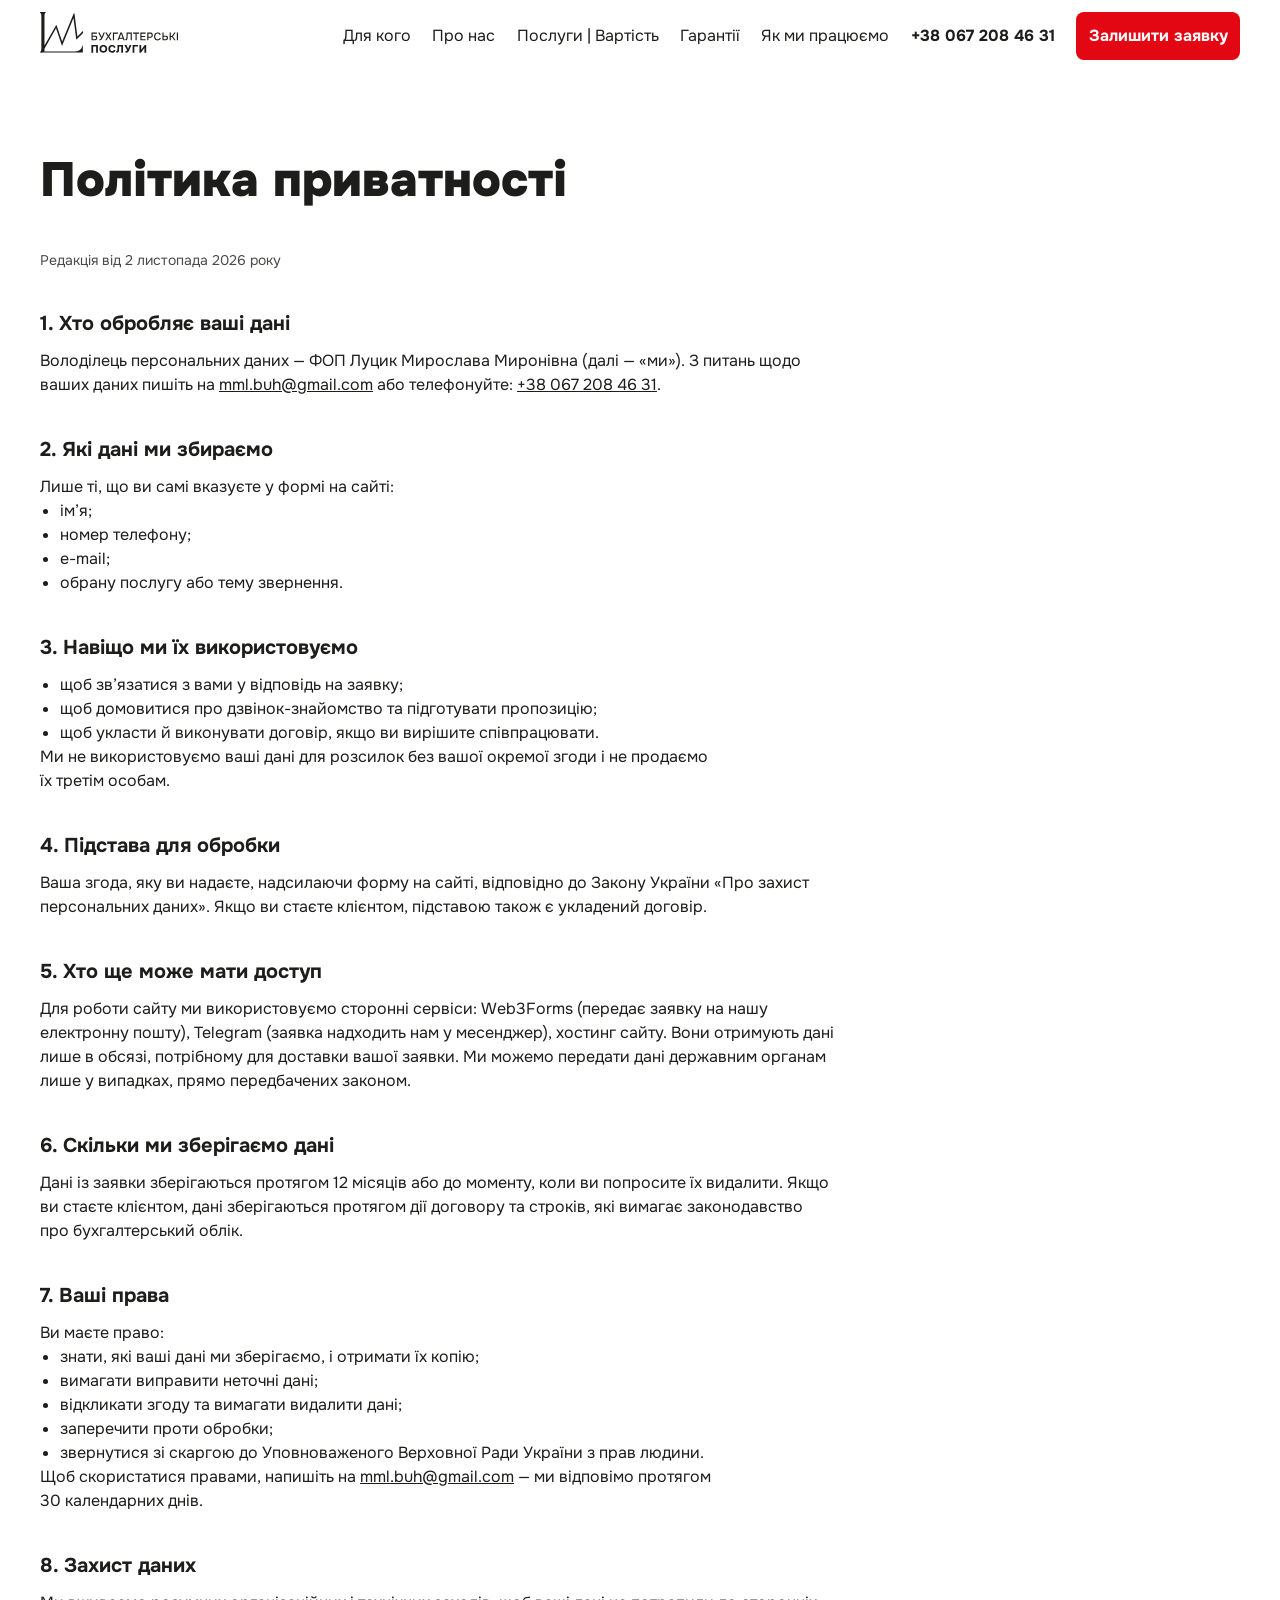
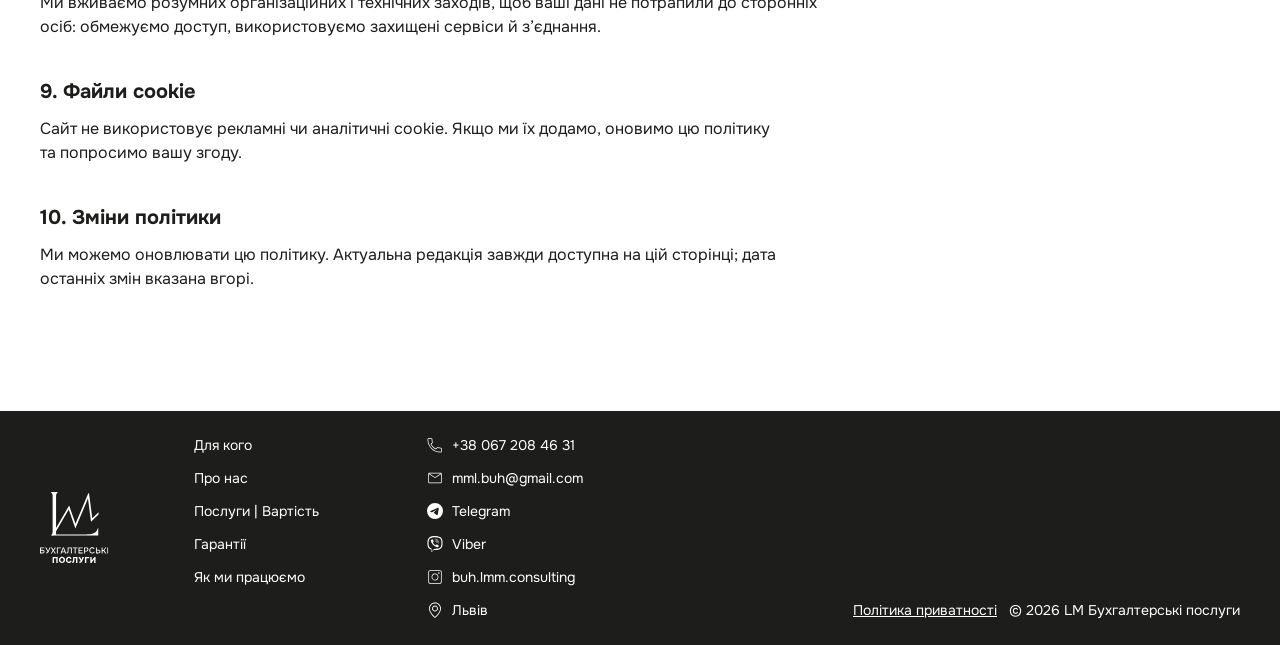
==== commit d24071e8: "Політика приватності: дата редакції — 2 листопада 2026 року - privacy.html: замість [дата] вписано д" ====
--- a/privacy.html
+++ b/privacy.html
@@ -21,8 +21,8 @@
 
   <link rel="preload" href="fonts/Onest-Variable.woff2" as="font" type="font/woff2" crossorigin>
 
-  <link rel="stylesheet" href="css/tokens.css?v=2026-11-02-3">
-  <link rel="stylesheet" href="css/styles.css?v=2026-11-02-3">
+  <link rel="stylesheet" href="css/tokens.css?v=2026-11-02-4">
+  <link rel="stylesheet" href="css/styles.css?v=2026-11-02-4">
 
   <link rel="icon" href="images/favicon/favicon.ico" sizes="16x16 32x32 48x48">
   <link rel="icon" href="images/favicon/favicon-red.svg" type="image/svg+xml">
@@ -124,7 +124,7 @@
         <h1 class="legal__title">Політика приватності</h1>
 
         <!-- TODO: дату редакції поставити при запуску сайту -->
-        <p class="legal__date">Редакція від&nbsp;<span class="legal__todo">[дата]</span> 2026&nbsp;року</p>
+        <p class="legal__date">Редакція від&nbsp;2&nbsp;листопада 2026&nbsp;року</p>
 
         <section class="legal__section" aria-labelledby="legal-1">
           <h2 class="legal__heading" id="legal-1">1. Хто обробляє ваші дані</h2>
@@ -265,6 +265,6 @@
     </div>
   </footer>
 
-  <script src="js/main.js?v=2026-11-02-3" defer></script>
+  <script src="js/main.js?v=2026-11-02-4" defer></script>
 </body>
 </html>
--- a/css/styles.css
+++ b/css/styles.css
@@ -2200,11 +2200,6 @@
   text-underline-position: from-font;
 }
 
-/* Місця, які ще треба заповнити перед публікацією */
-.legal__todo {
-  color: var(--text-accent);
-}
-
 @media (min-width: 1024px) {
   .legal {
     gap: var(--space-40);
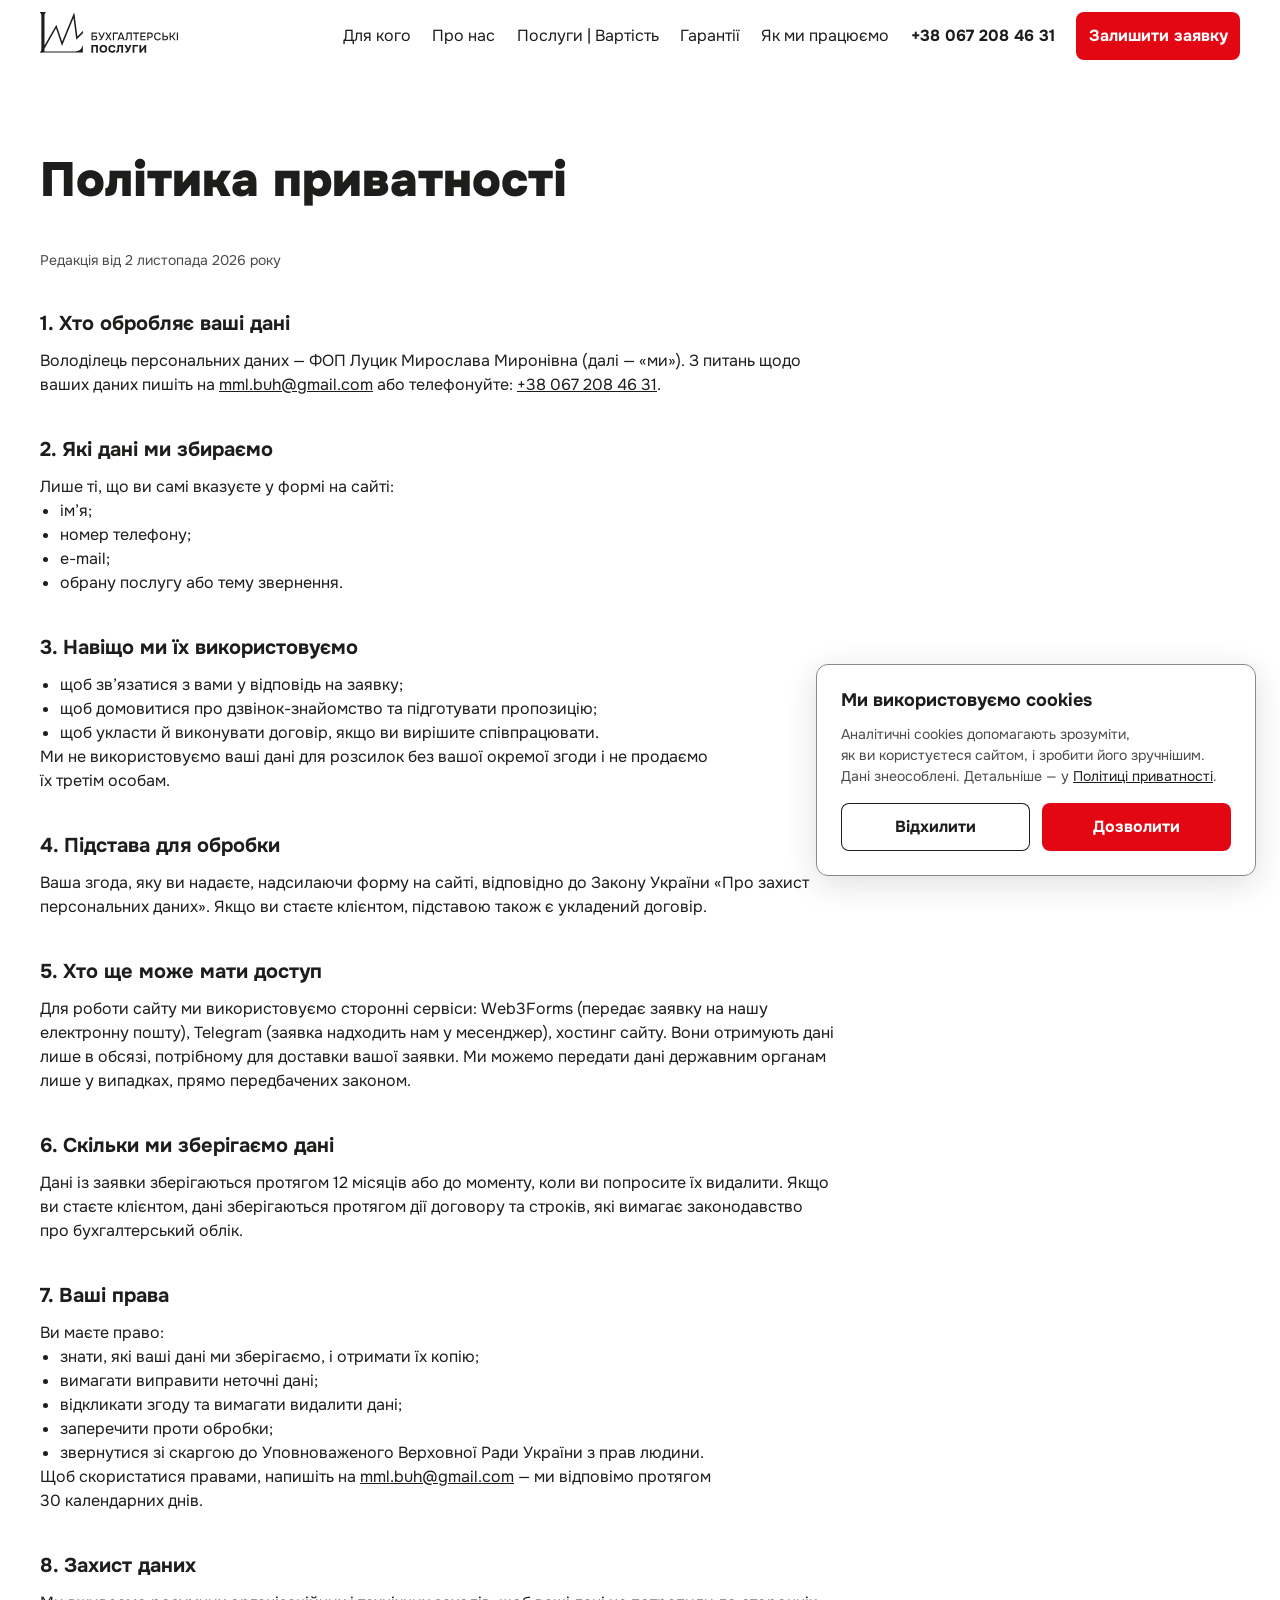
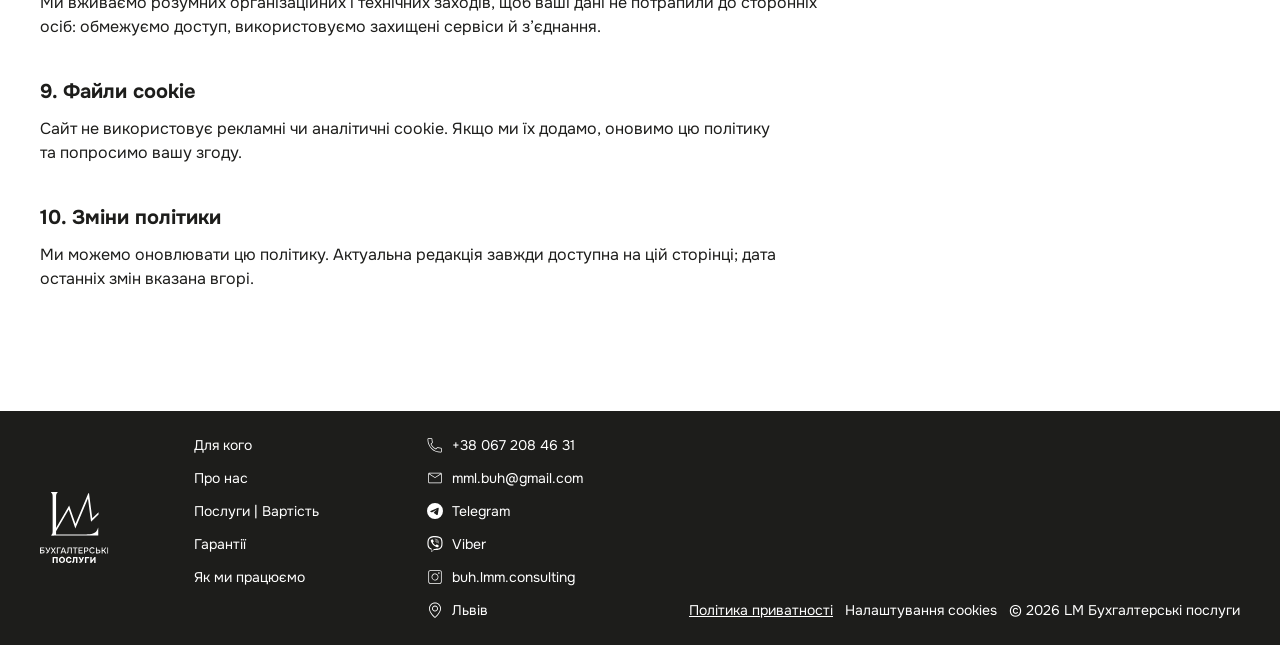
==== commit ea44e93f: "Банер згоди на cookies, GA4 і Clarity після згоди, події конверсій - Банер [data-cookie-banner] за м" ====
--- a/privacy.html
+++ b/privacy.html
@@ -21,8 +21,8 @@
 
   <link rel="preload" href="fonts/Onest-Variable.woff2" as="font" type="font/woff2" crossorigin>
 
-  <link rel="stylesheet" href="css/tokens.css?v=2026-11-02-4">
-  <link rel="stylesheet" href="css/styles.css?v=2026-11-02-4">
+  <link rel="stylesheet" href="css/tokens.css?v=2026-11-03-3">
+  <link rel="stylesheet" href="css/styles.css?v=2026-11-03-3">
 
   <link rel="icon" href="images/favicon/favicon.ico" sizes="16x16 32x32 48x48">
   <link rel="icon" href="images/favicon/favicon-red.svg" type="image/svg+xml">
@@ -33,11 +33,22 @@
   <meta property="og:locale" content="uk_UA">
   <meta property="og:site_name" content="LM Бухгалтерські послуги">
   <meta property="og:title" content="Політика приватності | LM Бухгалтерські послуги">
-  <!-- TODO: адреса сайту — заглушка, див. список на початку index.html -->
-  <meta property="og:image" content="https://ADRESA-SAYTU.example/images/og-image.jpg">
+  <meta property="og:image" content="https://lm-buh.com.ua/images/og-image.jpg">
 </head>
 <body>
   <a class="skip-link" href="#main">Перейти до&nbsp;основного вмісту</a>
+
+  <!-- Банер згоди на cookies (не modal, не блокує сторінку). Показує js/main.js, поки людина
+       не обрала; вибір живе 12 місяців. Без JS лишається схованим — аналітики тоді теж немає.
+       Стоїть одразу після skip-link, щоб у порядку Tab іти першим -->
+  <div class="cookie-banner" data-cookie-banner role="region" aria-label="Згода на cookies" tabindex="-1" hidden>
+    <h2 class="cookie-banner__title">Ми&nbsp;використовуємо cookies</h2>
+    <p class="cookie-banner__text">Аналітичні cookies допомагають зрозуміти, як&nbsp;ви&nbsp;користуєтеся сайтом, і&nbsp;зробити його зручнішим. Дані знеособлені. Детальніше&nbsp;— у&nbsp;<a class="cookie-banner__link" href="privacy.html">Політиці приватності</a>.</p>
+    <div class="cookie-banner__actions">
+      <button class="btn btn--outline cookie-banner__button" type="button" data-consent="denied">Відхилити</button>
+      <button class="btn cookie-banner__button" type="button" data-consent="granted">Дозволити</button>
+    </div>
+  </div>
 
   <!-- Header: той самий, що на головній; пункти меню ведуть на головну -->
   <header class="site-header">
@@ -58,7 +69,7 @@
 
       <div class="site-header__actions">
         <a class="site-header__phone" href="tel:+380672084631">+38 067 208 46 31</a>
-        <a class="btn site-header__cta" href="index.html#contact">Залишити заявку</a>
+        <a class="btn site-header__cta" href="index.html#contact" data-cta="header">Залишити заявку</a>
         <button class="burger" type="button" aria-expanded="false" aria-controls="mobile-menu" aria-haspopup="dialog" aria-label="Відкрити меню">
           <img class="burger__icon" src="images/icons/icon-burger.svg" alt="" width="44" height="40">
         </button>
@@ -115,7 +126,7 @@
       </li>
     </ul>
 
-    <a class="mobile-menu__cta" href="index.html#contact">Залишити заявку</a>
+    <a class="mobile-menu__cta" href="index.html#contact" data-cta="menu">Залишити заявку</a>
   </dialog>
 
   <main id="main">
@@ -123,7 +134,6 @@
       <article class="legal">
         <h1 class="legal__title">Політика приватності</h1>
 
-        <!-- TODO: дату редакції поставити при запуску сайту -->
         <p class="legal__date">Редакція від&nbsp;2&nbsp;листопада 2026&nbsp;року</p>
 
         <section class="legal__section" aria-labelledby="legal-1">
@@ -260,11 +270,12 @@
 
       <div class="site-footer__legal">
         <a class="site-footer__link site-footer__row" href="privacy.html" aria-current="page">Політика приватності</a>
+        <button class="site-footer__link site-footer__row site-footer__button" type="button" data-cookie-settings>Налаштування cookies</button>
         <p>© 2026 LM Бухгалтерські послуги</p>
       </div>
     </div>
   </footer>
 
-  <script src="js/main.js?v=2026-11-02-4" defer></script>
+  <script src="js/main.js?v=2026-11-03-3" defer></script>
 </body>
 </html>
--- a/css/tokens.css
+++ b/css/tokens.css
@@ -68,6 +68,7 @@
 
   /* ---------- Тіні ---------- */
   --shadow-sticky: 0 -4px 16px color-mix(in srgb, var(--color-neutral-900) 8%, transparent); /* Sticky CTA (mobile): тінь угору */
+  --shadow-banner: 0 8px 32px color-mix(in srgb, var(--color-neutral-900) 14%, transparent); /* банер згоди на cookies */
 
   /* ---------- Радіуси ---------- */
   --radius-sm: 6px;
--- a/css/styles.css
+++ b/css/styles.css
@@ -191,6 +191,22 @@
 @media (hover: hover) {
   .btn:hover {
     background: var(--action-primary-hover);
+  }
+}
+
+/* Другорядна кнопка: прозора з рамкою (банер cookies — «Відхилити»).
+   Рамка — внутрішньою тінню, щоб розмір збігався з основною кнопкою */
+.btn--outline {
+  color: var(--text-primary);
+  background: transparent;
+  box-shadow: inset 0 0 0 1px var(--text-primary);
+  transition: box-shadow var(--duration-hover);
+}
+
+@media (hover: hover) {
+  .btn--outline:hover {
+    background: transparent;
+    box-shadow: inset 0 0 0 2px var(--text-primary);
   }
 }
 
@@ -2006,9 +2022,20 @@
   font: var(--text-body-s);
 }
 
-/* Попап успіху: перший рядок має вміститися в один рядок на всю ширину картки */
+/* Попап успіху: текст на всю ширину картки (мінус її поля), без balance/pretty —
+   Safari з text-wrap: pretty стискав абзац і ламав першу фразу на 2 рядки */
 .popup__text--wide {
+  align-self: stretch;
   max-width: none;
+  text-wrap: wrap;
+}
+
+/* Перша фраза — завжди одним рядком, коли картка достатньо широка;
+   на вужчих екранах переноситься як звичайно */
+@media (min-width: 400px) {
+  .popup__line {
+    white-space: nowrap;
+  }
 }
 
 .popup__phone {
@@ -2093,6 +2120,21 @@
 
 .site-footer__link {
   text-decoration: none;
+}
+
+/* «Налаштування cookies» — це дія, а не перехід, тому <button>; виглядає як посилання */
+.site-footer__button {
+  padding: 0;
+  font: inherit;
+  color: inherit;
+  background: none;
+  border: 0;
+  cursor: pointer;
+}
+
+/* Без JS кнопка нічого не відкриє — ховаємо */
+html:not(.js) [data-cookie-settings] {
+  display: none;
 }
 
 /* Іконки — inline SVG з fill="currentColor": беруть колір тексту */
@@ -2476,8 +2518,9 @@
   transition: none;
 }
 
-/* Поки відкрите меню, попап чи лайтбокс (будь-який <dialog>) — панелі не видно */
-html:has(dialog[open]) .sticky-cta {
+/* Поки відкрите меню, попап чи лайтбокс (будь-який <dialog>) або банер cookies — панелі не видно */
+html:has(dialog[open]) .sticky-cta,
+html:has([data-cookie-banner]:not([hidden])) .sticky-cta {
   opacity: 0;
   transform: translateY(100%);
 }
@@ -2510,6 +2553,100 @@
 @media (prefers-reduced-motion: reduce) {
   .sticky-cta {
     transition: none;
+  }
+}
+
+/* ---------- Cookie banner ---------- */
+/* Банер згоди на cookies (керує js/main.js, initConsent). Не modal: сторінкою можна
+   користуватись і з ним. position: fixed — розмітку не зсуває (CLS = 0).
+   До 767px — на всю ширину з полями 16px; від 768px — картка 440px справа знизу,
+   відступ 24px (виняток із правила «лише 1024px», як у Hero) */
+.cookie-banner {
+  position: fixed;
+  right: var(--space-16);
+  bottom: calc(var(--space-16) + env(safe-area-inset-bottom, 0px));
+  left: var(--space-16);
+  z-index: 30; /* вище за Sticky CTA (20); skip-link (100) і <dialog> — ще вище */
+  display: flex;
+  flex-direction: column;
+  gap: var(--space-12);
+  padding: var(--space-16);
+  color: var(--text-primary);
+  background: var(--bg-page);
+  border: 1px solid var(--border-input);
+  border-radius: var(--radius-lg);
+  box-shadow: var(--shadow-banner);
+  animation: cookie-banner-in 250ms ease-out;
+}
+
+.cookie-banner[hidden] {
+  display: none;
+}
+
+/* Фокус ставимо на банер, коли його відкрили з «Налаштування cookies» */
+.cookie-banner:focus {
+  outline: none;
+}
+
+.cookie-banner:focus-visible {
+  outline: 2px solid var(--border-focus);
+  outline-offset: 2px;
+}
+
+.cookie-banner__title {
+  font: var(--text-title);
+}
+
+.cookie-banner__text {
+  font: var(--text-body-s);
+  color: var(--text-secondary);
+}
+
+.cookie-banner__link {
+  color: var(--text-primary);
+  text-decoration: underline;
+  text-underline-position: from-font;
+}
+
+/* Дві кнопки однакової ширини — відмовитись так само легко, як погодитись */
+.cookie-banner__actions {
+  display: flex;
+  gap: var(--space-12);
+  padding-top: var(--space-4);
+}
+
+.cookie-banner__button {
+  flex: 1 1 0;
+  min-width: 0;
+  padding-inline: var(--space-16);
+}
+
+@keyframes cookie-banner-in {
+  from {
+    opacity: 0;
+    transform: translateY(var(--space-16));
+  }
+}
+
+/* Банер не закриває елемент у фокусі й місце, куди веде якір (WCAG 2.4.11):
+   висоту банера з відступом рахує JS (--cookie-banner-space) */
+html:has([data-cookie-banner]:not([hidden])) {
+  scroll-padding-bottom: var(--cookie-banner-space, 0px);
+}
+
+@media (min-width: 768px) {
+  .cookie-banner {
+    right: var(--space-24);
+    bottom: calc(var(--space-24) + env(safe-area-inset-bottom, 0px));
+    left: auto;
+    width: 440px;
+    padding: var(--space-24);
+  }
+}
+
+@media (prefers-reduced-motion: reduce) {
+  .cookie-banner {
+    animation: none;
   }
 }
 
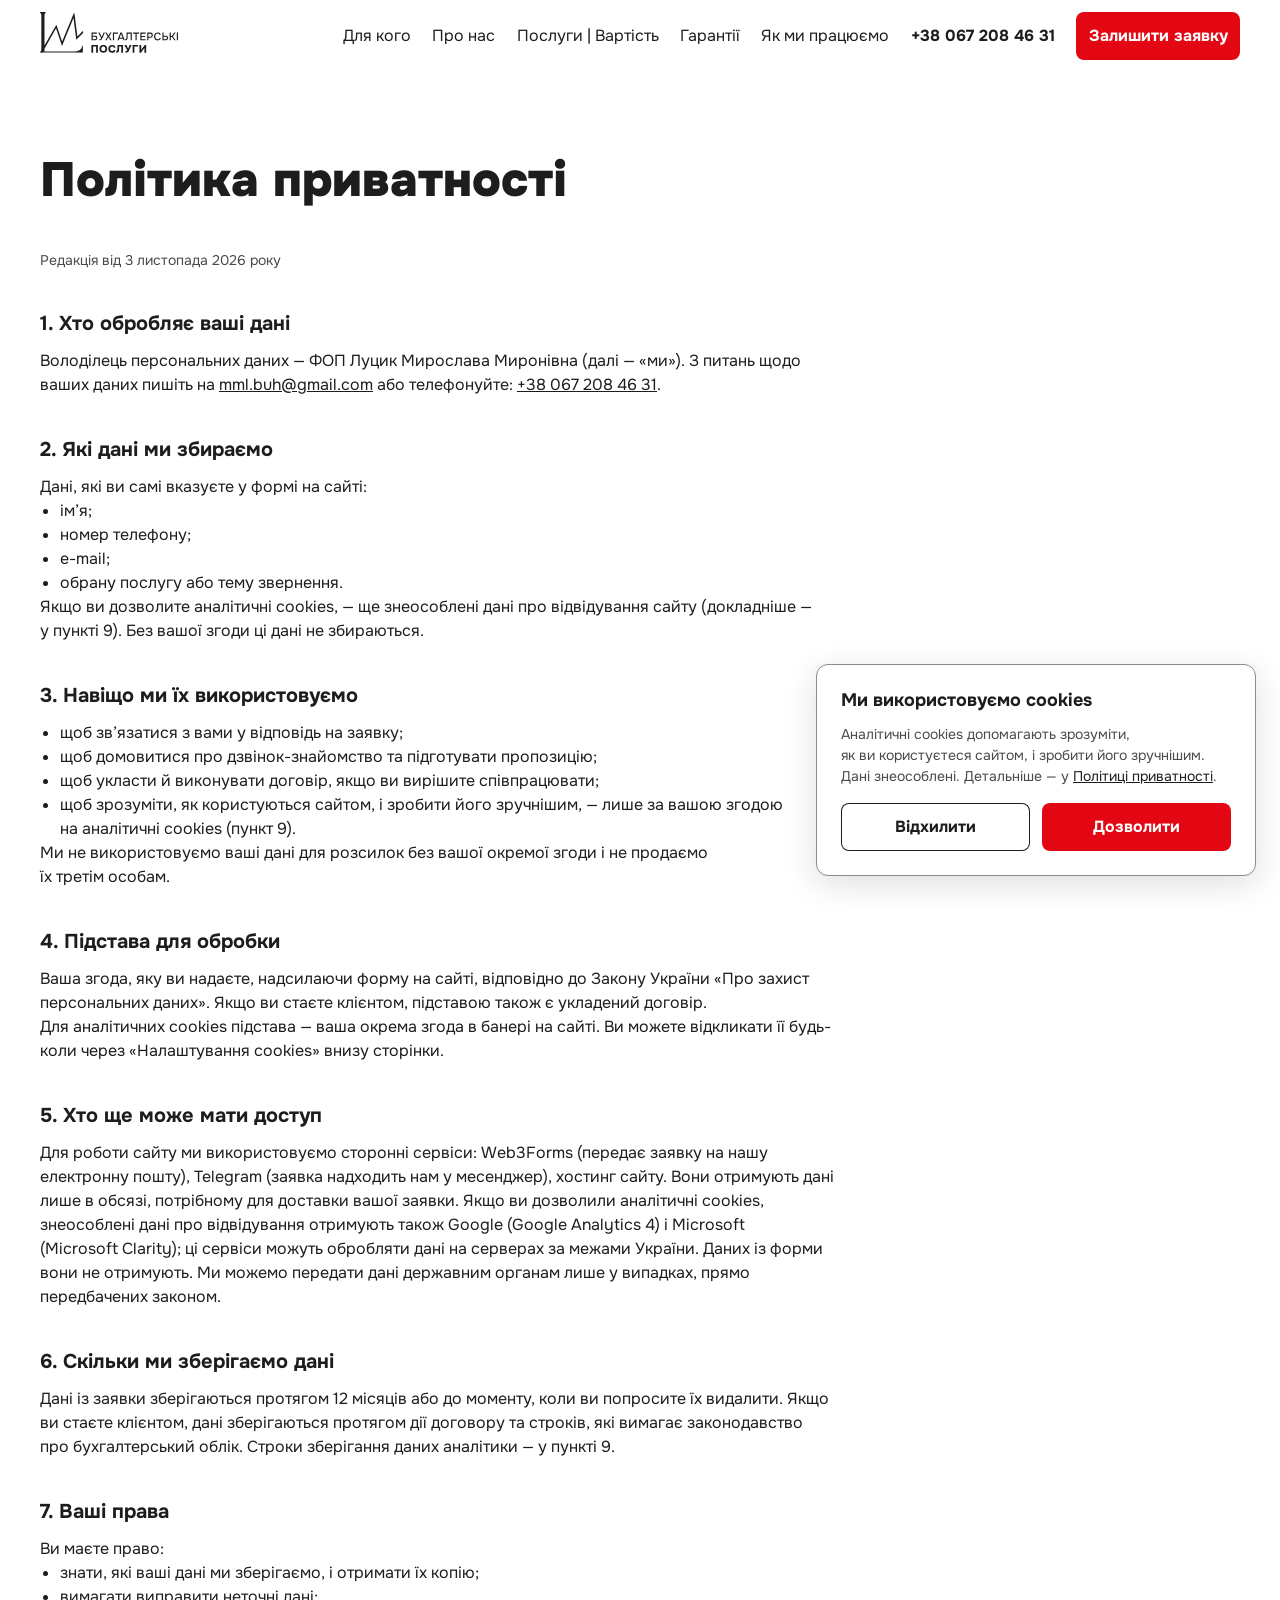
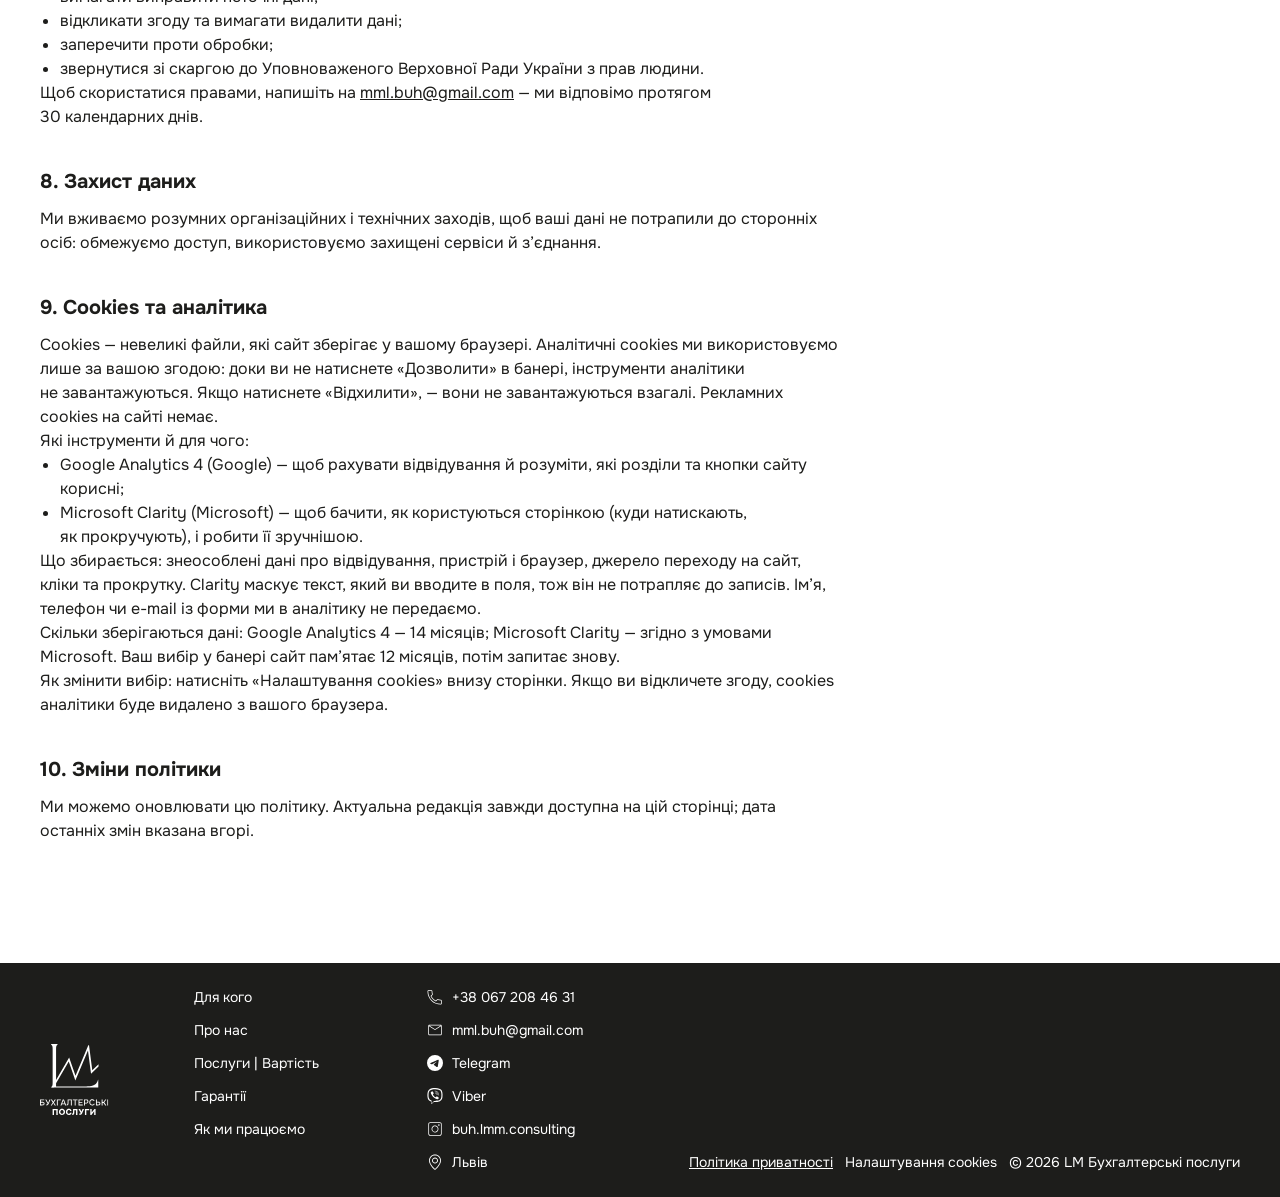
==== commit feb68974: "Політика приватності: розділ «Cookies та аналітика», редакція від 3 листопада 2026 - Пункт 9 замінен" ====
--- a/privacy.html
+++ b/privacy.html
@@ -134,7 +134,7 @@
       <article class="legal">
         <h1 class="legal__title">Політика приватності</h1>
 
-        <p class="legal__date">Редакція від&nbsp;2&nbsp;листопада 2026&nbsp;року</p>
+        <p class="legal__date">Редакція від&nbsp;3&nbsp;листопада 2026&nbsp;року</p>
 
         <section class="legal__section" aria-labelledby="legal-1">
           <h2 class="legal__heading" id="legal-1">1. Хто обробляє ваші дані</h2>
@@ -143,13 +143,14 @@
 
         <section class="legal__section" aria-labelledby="legal-2">
           <h2 class="legal__heading" id="legal-2">2. Які дані ми&nbsp;збираємо</h2>
-          <p>Лише ті, що&nbsp;ви&nbsp;самі вказуєте у&nbsp;формі на&nbsp;сайті:</p>
+          <p>Дані, які ви&nbsp;самі вказуєте у&nbsp;формі на&nbsp;сайті:</p>
           <ul class="legal__list">
             <li>ім’я;</li>
             <li>номер телефону;</li>
             <li>e-mail;</li>
             <li>обрану послугу або тему звернення.</li>
           </ul>
+          <p>Якщо ви&nbsp;дозволите аналітичні cookies,&nbsp;— ще&nbsp;знеособлені дані про&nbsp;відвідування сайту (докладніше&nbsp;— у&nbsp;пункті&nbsp;9). Без вашої згоди ці&nbsp;дані не&nbsp;збираються.</p>
         </section>
 
         <section class="legal__section" aria-labelledby="legal-3">
@@ -157,7 +158,8 @@
           <ul class="legal__list">
             <li>щоб зв’язатися з&nbsp;вами у&nbsp;відповідь на&nbsp;заявку;</li>
             <li>щоб домовитися про&nbsp;дзвінок-знайомство та&nbsp;підготувати пропозицію;</li>
-            <li>щоб укласти й&nbsp;виконувати договір, якщо ви&nbsp;вирішите співпрацювати.</li>
+            <li>щоб укласти й&nbsp;виконувати договір, якщо ви&nbsp;вирішите співпрацювати;</li>
+            <li>щоб зрозуміти, як&nbsp;користуються сайтом, і&nbsp;зробити його зручнішим,&nbsp;— лише за&nbsp;вашою згодою на&nbsp;аналітичні cookies (пункт&nbsp;9).</li>
           </ul>
           <p>Ми&nbsp;не&nbsp;використовуємо ваші дані для&nbsp;розсилок без&nbsp;вашої окремої згоди і&nbsp;не&nbsp;продаємо їх&nbsp;третім особам.</p>
         </section>
@@ -165,16 +167,17 @@
         <section class="legal__section" aria-labelledby="legal-4">
           <h2 class="legal__heading" id="legal-4">4. Підстава для&nbsp;обробки</h2>
           <p>Ваша згода, яку ви&nbsp;надаєте, надсилаючи форму на&nbsp;сайті, відповідно до&nbsp;Закону України «Про&nbsp;захист персональних даних». Якщо ви&nbsp;стаєте клієнтом, підставою також є&nbsp;укладений договір.</p>
+          <p>Для&nbsp;аналітичних cookies підстава&nbsp;— ваша окрема згода в&nbsp;банері на&nbsp;сайті. Ви&nbsp;можете відкликати її&nbsp;будь-коли через «Налаштування cookies» внизу сторінки.</p>
         </section>
 
         <section class="legal__section" aria-labelledby="legal-5">
           <h2 class="legal__heading" id="legal-5">5. Хто ще&nbsp;може мати доступ</h2>
-          <p>Для&nbsp;роботи сайту ми&nbsp;використовуємо сторонні сервіси: Web3Forms (передає заявку на&nbsp;нашу електронну пошту), Telegram (заявка надходить нам у&nbsp;месенджер), хостинг сайту. Вони отримують дані лише в&nbsp;обсязі, потрібному для&nbsp;доставки вашої заявки. Ми&nbsp;можемо передати дані державним органам лише у&nbsp;випадках, прямо передбачених законом.</p>
+          <p>Для&nbsp;роботи сайту ми&nbsp;використовуємо сторонні сервіси: Web3Forms (передає заявку на&nbsp;нашу електронну пошту), Telegram (заявка надходить нам у&nbsp;месенджер), хостинг сайту. Вони отримують дані лише в&nbsp;обсязі, потрібному для&nbsp;доставки вашої заявки. Якщо ви&nbsp;дозволили аналітичні cookies, знеособлені дані про&nbsp;відвідування отримують також Google (Google Analytics&nbsp;4) і&nbsp;Microsoft (Microsoft Clarity); ці&nbsp;сервіси можуть обробляти дані на&nbsp;серверах за&nbsp;межами України. Даних із&nbsp;форми вони не&nbsp;отримують. Ми&nbsp;можемо передати дані державним органам лише у&nbsp;випадках, прямо передбачених законом.</p>
         </section>
 
         <section class="legal__section" aria-labelledby="legal-6">
           <h2 class="legal__heading" id="legal-6">6. Скільки ми&nbsp;зберігаємо дані</h2>
-          <p>Дані із&nbsp;заявки зберігаються протягом 12&nbsp;місяців або до&nbsp;моменту, коли ви&nbsp;попросите їх&nbsp;видалити. Якщо ви&nbsp;стаєте клієнтом, дані зберігаються протягом дії договору та&nbsp;строків, які вимагає законодавство про&nbsp;бухгалтерський облік.</p>
+          <p>Дані із&nbsp;заявки зберігаються протягом 12&nbsp;місяців або до&nbsp;моменту, коли ви&nbsp;попросите їх&nbsp;видалити. Якщо ви&nbsp;стаєте клієнтом, дані зберігаються протягом дії договору та&nbsp;строків, які вимагає законодавство про&nbsp;бухгалтерський облік. Строки зберігання даних аналітики&nbsp;— у&nbsp;пункті&nbsp;9.</p>
         </section>
 
         <section class="legal__section" aria-labelledby="legal-7">
@@ -196,8 +199,16 @@
         </section>
 
         <section class="legal__section" aria-labelledby="legal-9">
-          <h2 class="legal__heading" id="legal-9">9. Файли cookie</h2>
-          <p>Сайт не&nbsp;використовує рекламні чи&nbsp;аналітичні cookie. Якщо ми&nbsp;їх&nbsp;додамо, оновимо цю&nbsp;політику та&nbsp;попросимо вашу згоду.</p>
+          <h2 class="legal__heading" id="legal-9">9. Cookies та&nbsp;аналітика</h2>
+          <p>Cookies&nbsp;— невеликі файли, які сайт зберігає у&nbsp;вашому браузері. Аналітичні cookies ми&nbsp;використовуємо лише за&nbsp;вашою згодою: доки ви&nbsp;не&nbsp;натиснете «Дозволити» в&nbsp;банері, інструменти аналітики не&nbsp;завантажуються. Якщо натиснете «Відхилити»,&nbsp;— вони не&nbsp;завантажуються взагалі. Рекламних cookies на&nbsp;сайті немає.</p>
+          <p>Які інструменти й&nbsp;для&nbsp;чого:</p>
+          <ul class="legal__list">
+            <li>Google Analytics&nbsp;4 (Google)&nbsp;— щоб рахувати відвідування й&nbsp;розуміти, які розділи та&nbsp;кнопки сайту корисні;</li>
+            <li>Microsoft Clarity (Microsoft)&nbsp;— щоб бачити, як&nbsp;користуються сторінкою (куди натискають, як&nbsp;прокручують), і&nbsp;робити її&nbsp;зручнішою.</li>
+          </ul>
+          <p>Що збирається: знеособлені дані про&nbsp;відвідування, пристрій і&nbsp;браузер, джерело переходу на&nbsp;сайт, кліки та&nbsp;прокрутку. Clarity маскує текст, який ви&nbsp;вводите в&nbsp;поля, тож він не&nbsp;потрапляє до&nbsp;записів. Ім’я, телефон чи&nbsp;e-mail із&nbsp;форми ми&nbsp;в&nbsp;аналітику не&nbsp;передаємо.</p>
+          <p>Скільки зберігаються дані: Google Analytics&nbsp;4&nbsp;— 14&nbsp;місяців; Microsoft Clarity&nbsp;— згідно з&nbsp;умовами Microsoft. Ваш вибір у&nbsp;банері сайт пам’ятає 12&nbsp;місяців, потім запитає знову.</p>
+          <p>Як змінити вибір: натисніть «Налаштування cookies» внизу сторінки. Якщо ви&nbsp;відкличете згоду, cookies аналітики буде видалено з&nbsp;вашого браузера.</p>
         </section>
 
         <section class="legal__section" aria-labelledby="legal-10">
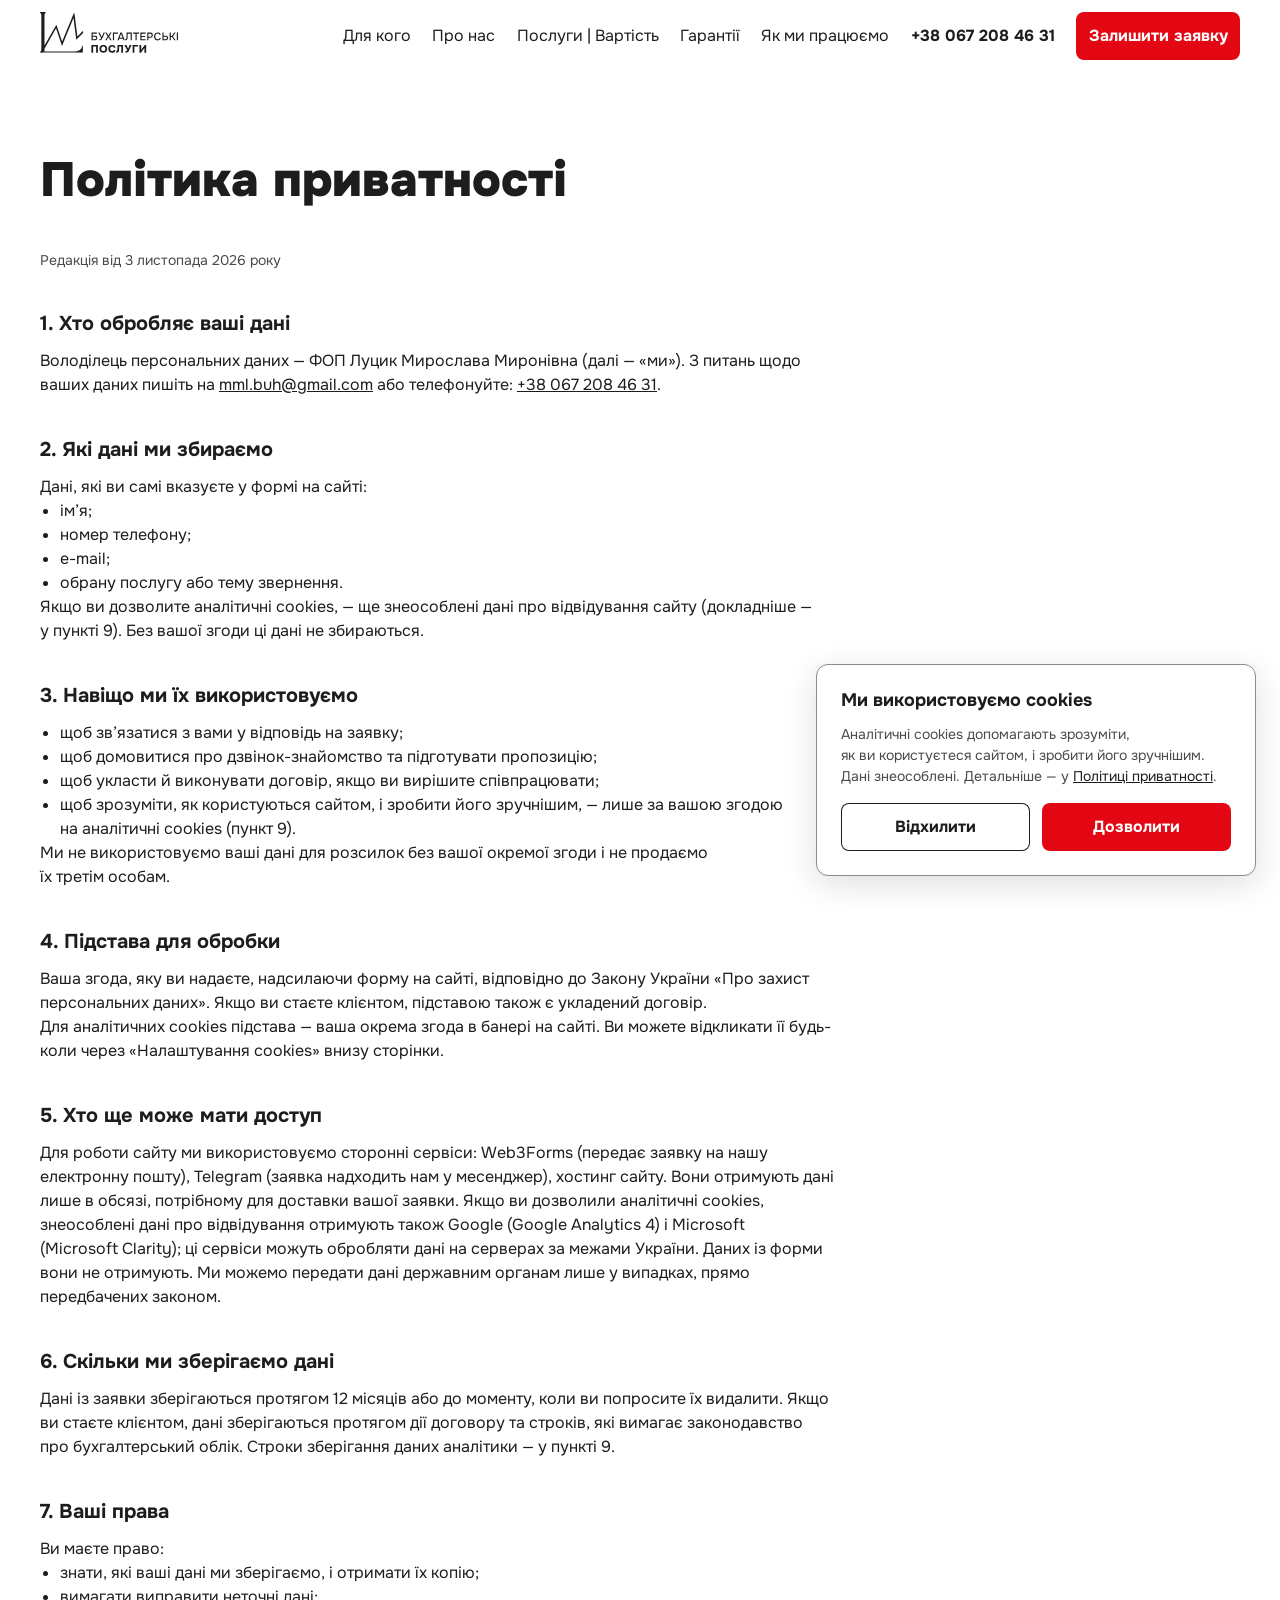
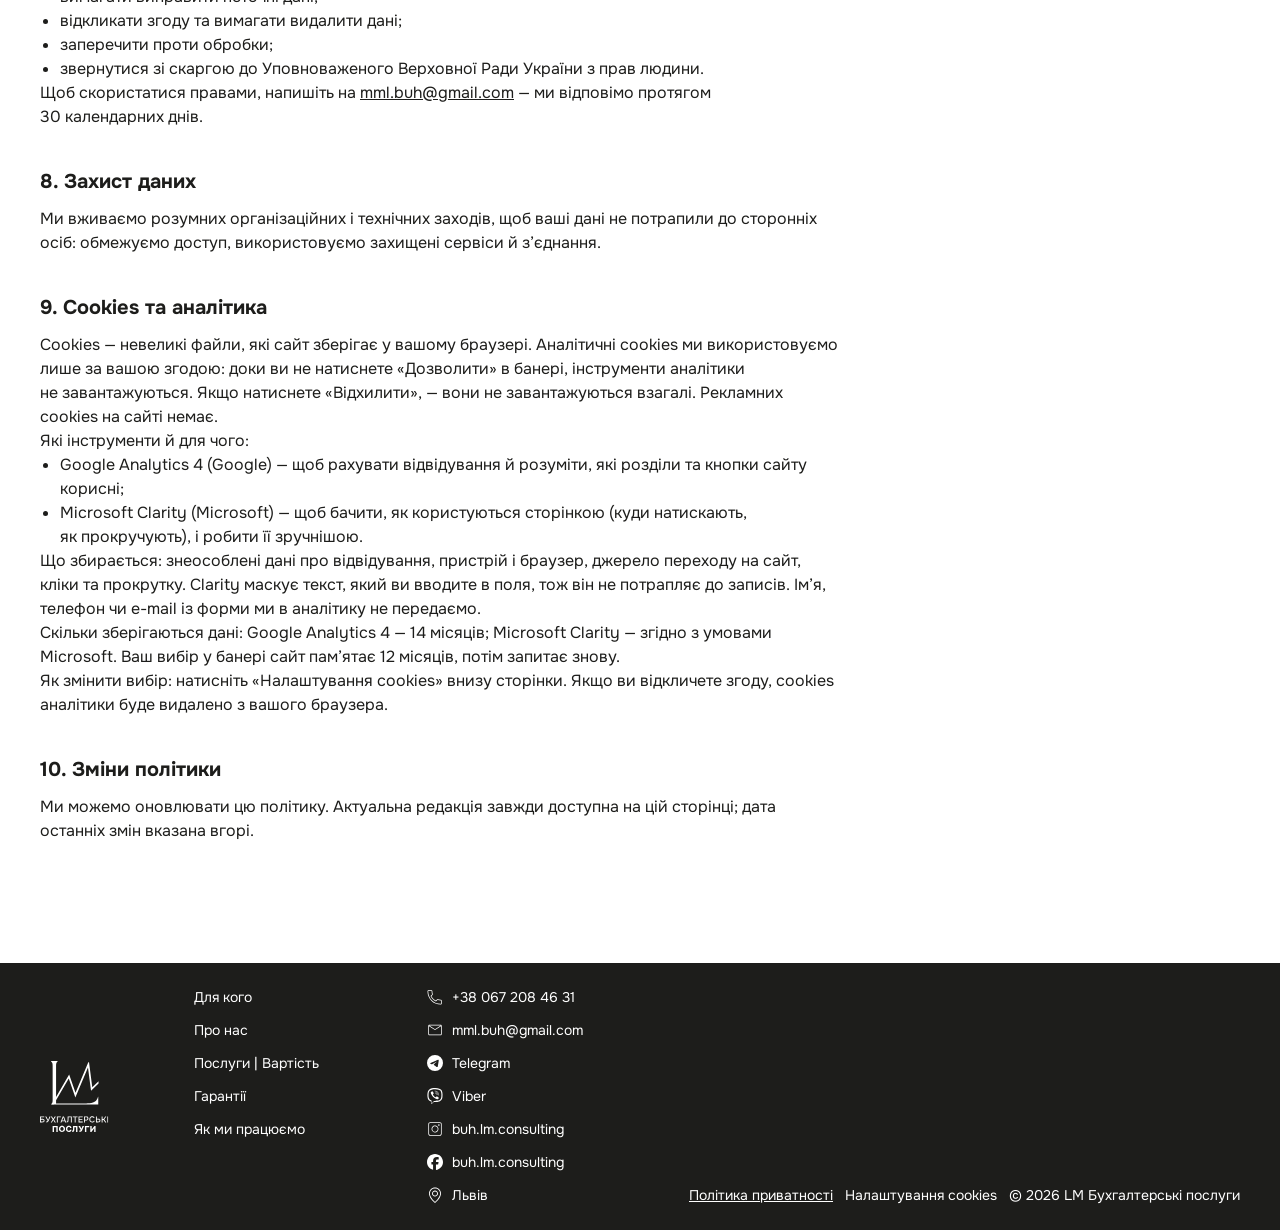
==== commit a8bba7cb: "Соцмережі: Instagram → buh.lm.consulting, додано Facebook - Instagram: buh.lmm.consulting → buh.lm.c" ====
--- a/privacy.html
+++ b/privacy.html
@@ -21,8 +21,8 @@
 
   <link rel="preload" href="fonts/Onest-Variable.woff2" as="font" type="font/woff2" crossorigin>
 
-  <link rel="stylesheet" href="css/tokens.css?v=2026-11-03-3">
-  <link rel="stylesheet" href="css/styles.css?v=2026-11-03-3">
+  <link rel="stylesheet" href="css/tokens.css?v=2026-11-05-1">
+  <link rel="stylesheet" href="css/styles.css?v=2026-11-05-1">
 
   <link rel="icon" href="images/favicon/favicon.ico" sizes="16x16 32x32 48x48">
   <link rel="icon" href="images/favicon/favicon-red.svg" type="image/svg+xml">
@@ -265,9 +265,15 @@
             </a>
           </li>
           <li>
-            <a class="site-footer__link site-footer__row" href="https://www.instagram.com/buh.lmm.consulting/" target="_blank" rel="noopener">
+            <a class="site-footer__link site-footer__row" href="https://www.instagram.com/buh.lm.consulting/" target="_blank" rel="noopener">
               <svg class="site-footer__icon" width="18" height="18" aria-hidden="true" focusable="false" viewBox="0 0 18 18" fill="none"><path d="M13.8277 15.7027H4.17224C3.67496 15.7027 3.19805 15.5052 2.84642 15.1536C2.49479 14.8019 2.29724 14.325 2.29724 13.8277V4.17224C2.29724 3.67496 2.49479 3.19805 2.84642 2.84642C3.19805 2.49479 3.67496 2.29724 4.17224 2.29724H13.8277C14.325 2.29724 14.8019 2.49479 15.1536 2.84642C15.5052 3.19805 15.7027 3.67496 15.7027 4.17224V13.8277C15.7027 14.325 15.5052 14.8019 15.1536 15.1536C14.8019 15.5052 14.325 15.7027 13.8277 15.7027ZM4.17224 3.04724C3.87387 3.04724 3.58772 3.16577 3.37675 3.37675C3.16577 3.58772 3.04724 3.87387 3.04724 4.17224V13.8277C3.04724 14.1261 3.16577 14.4123 3.37675 14.6232C3.58772 14.8342 3.87387 14.9527 4.17224 14.9527H13.8277C14.1261 14.9527 14.4123 14.8342 14.6232 14.6232C14.8342 14.4123 14.9527 14.1261 14.9527 13.8277V4.17224C14.9527 3.87387 14.8342 3.58772 14.6232 3.37675C14.4123 3.16577 14.1261 3.04724 13.8277 3.04724H4.17224Z" fill="currentColor"/><path d="M9 12.4455C8.31852 12.4448 7.65256 12.242 7.08631 11.8629C6.52005 11.4837 6.07892 10.9452 5.81868 10.3153C5.55844 9.68551 5.49077 8.99267 5.62423 8.32439C5.75769 7.65611 6.08628 7.0424 6.56847 6.56083C7.05066 6.07927 7.6648 5.75148 8.33325 5.61889C9.00171 5.48631 9.69447 5.55488 10.324 5.81595C10.9534 6.07701 11.4914 6.51884 11.8698 7.08559C12.2482 7.65234 12.4501 8.31856 12.45 9.00004C12.4488 9.91426 12.0848 10.7906 11.4379 11.4366C10.7911 12.0827 9.91421 12.4455 9 12.4455ZM9 6.30004C8.46705 6.30078 7.94627 6.45945 7.50345 6.756C7.06063 7.05255 6.71563 7.47369 6.51202 7.96621C6.30841 8.45873 6.25533 9.00055 6.35949 9.52322C6.46364 10.0459 6.72036 10.526 7.09721 10.9028C7.47406 11.2797 7.95415 11.5364 8.47682 11.6405C8.99949 11.7447 9.5413 11.6916 10.0338 11.488C10.5263 11.2844 10.9475 10.9394 11.244 10.4966C11.5406 10.0538 11.6993 9.53299 11.7 9.00004C11.7 8.28395 11.4155 7.5972 10.9092 7.09085C10.4028 6.5845 9.71608 6.30004 9 6.30004Z" fill="currentColor"/><path d="M12.9 5.92866C13.3453 5.92866 13.7062 5.56769 13.7062 5.12241C13.7062 4.67713 13.3453 4.31616 12.9 4.31616C12.4547 4.31616 12.0938 4.67713 12.0938 5.12241C12.0938 5.56769 12.4547 5.92866 12.9 5.92866Z" fill="currentColor"/></svg>
-              <span><span class="visually-hidden">Instagram: </span>buh.lmm.consulting<span class="visually-hidden"> (відкривається в&nbsp;новій вкладці)</span></span>
+              <span><span class="visually-hidden">Instagram: </span>buh.lm.consulting<span class="visually-hidden"> (відкривається в&nbsp;новій вкладці)</span></span>
+            </a>
+          </li>
+          <li>
+            <a class="site-footer__link site-footer__row" href="https://www.facebook.com/buh.lm.consulting/" target="_blank" rel="noopener">
+              <svg class="site-footer__icon" width="18" height="18" aria-hidden="true" focusable="false" viewBox="-1.5 -1.5 27.0 27.0"><path d="M9.101 23.691v-7.98H6.627v-3.667h2.474v-1.58c0-4.085 1.848-5.978 5.858-5.978.401 0 .955.042 1.468.103a8.68 8.68 0 0 1 1.141.195v3.325a8.623 8.623 0 0 0-.653-.036 26.805 26.805 0 0 0-.733-.009c-.707 0-1.259.096-1.675.309a1.686 1.686 0 0 0-.679.622c-.258.42-.374.995-.374 1.752v1.297h3.919l-.386 2.103-.287 1.564h-3.246v8.245C19.396 23.238 24 18.179 24 12.044c0-6.627-5.373-12-12-12s-12 5.373-12 12c0 5.628 3.874 10.35 9.101 11.647Z" fill="currentColor"/></svg>
+              <span><span class="visually-hidden">Facebook: </span>buh.lm.consulting<span class="visually-hidden"> (відкривається в&nbsp;новій вкладці)</span></span>
             </a>
           </li>
           <li>
@@ -287,6 +293,6 @@
     </div>
   </footer>
 
-  <script src="js/main.js?v=2026-11-03-3" defer></script>
+  <script src="js/main.js?v=2026-11-05-1" defer></script>
 </body>
 </html>
